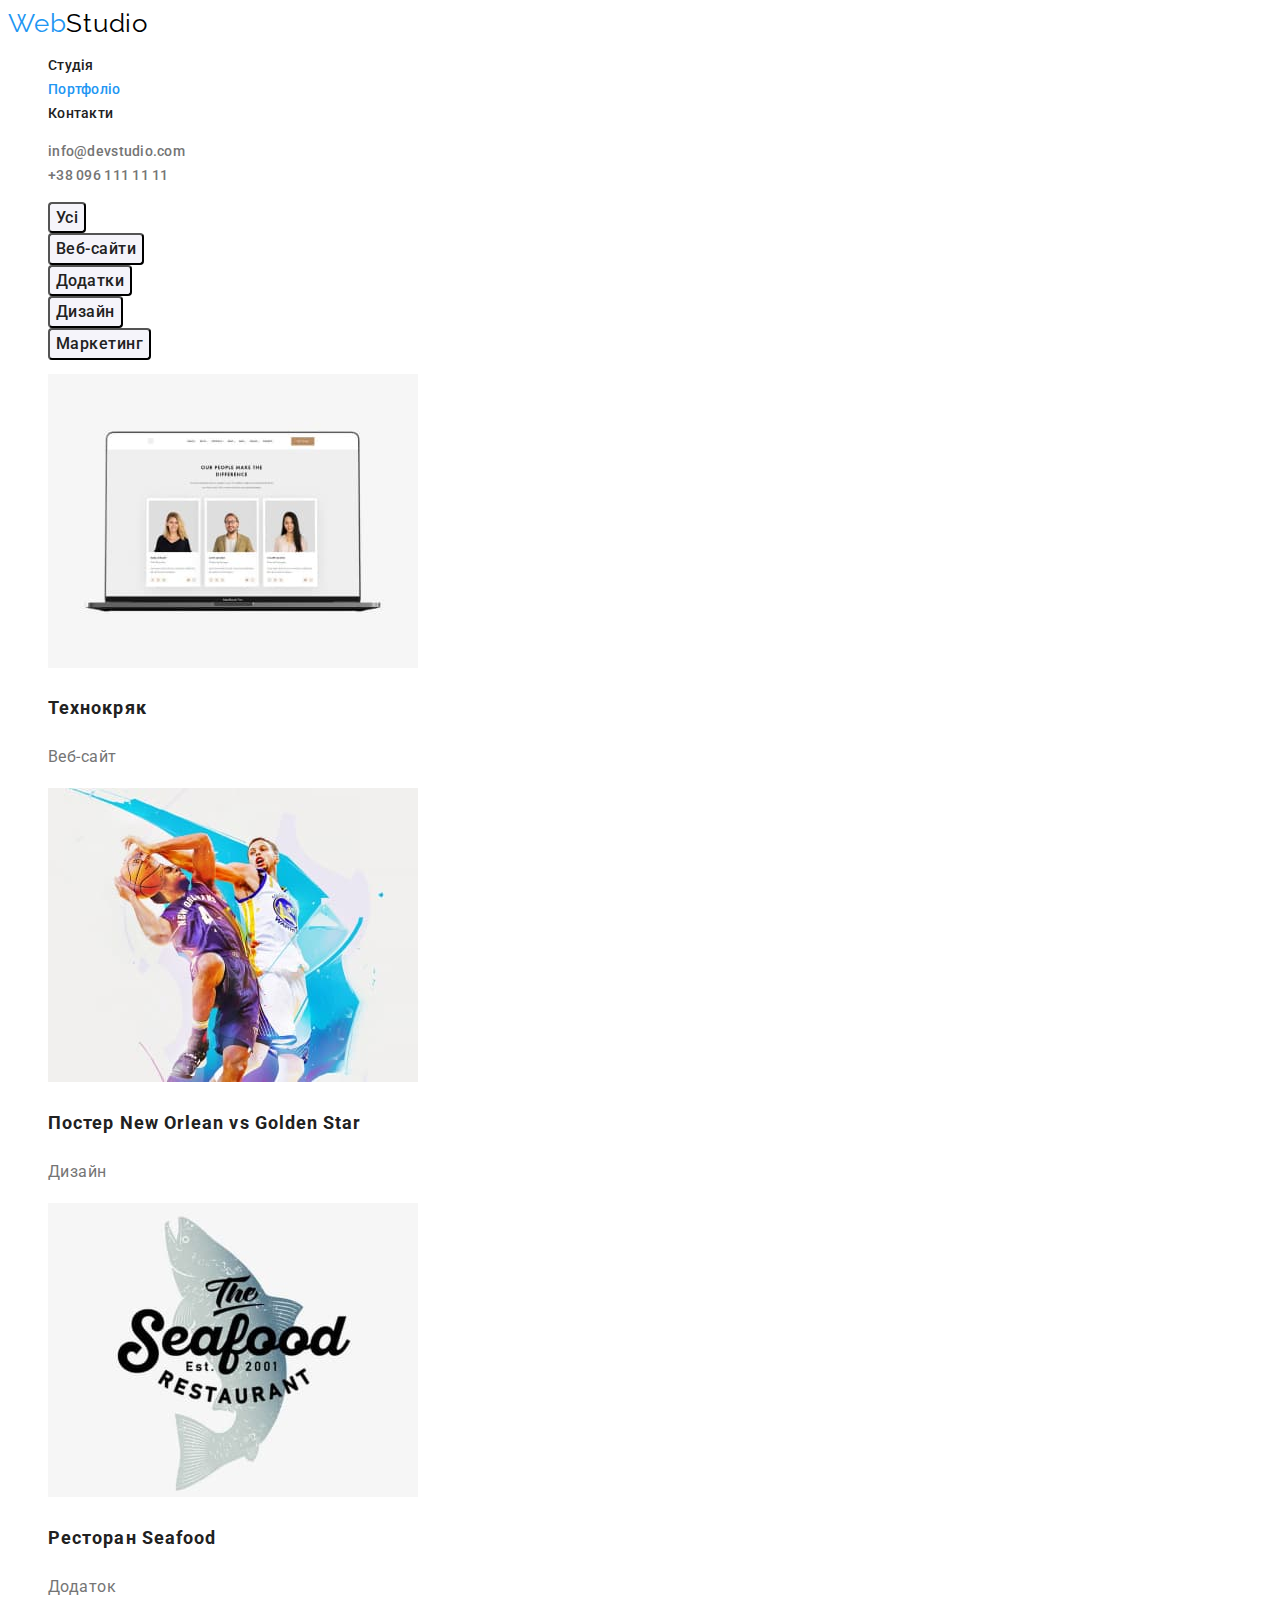
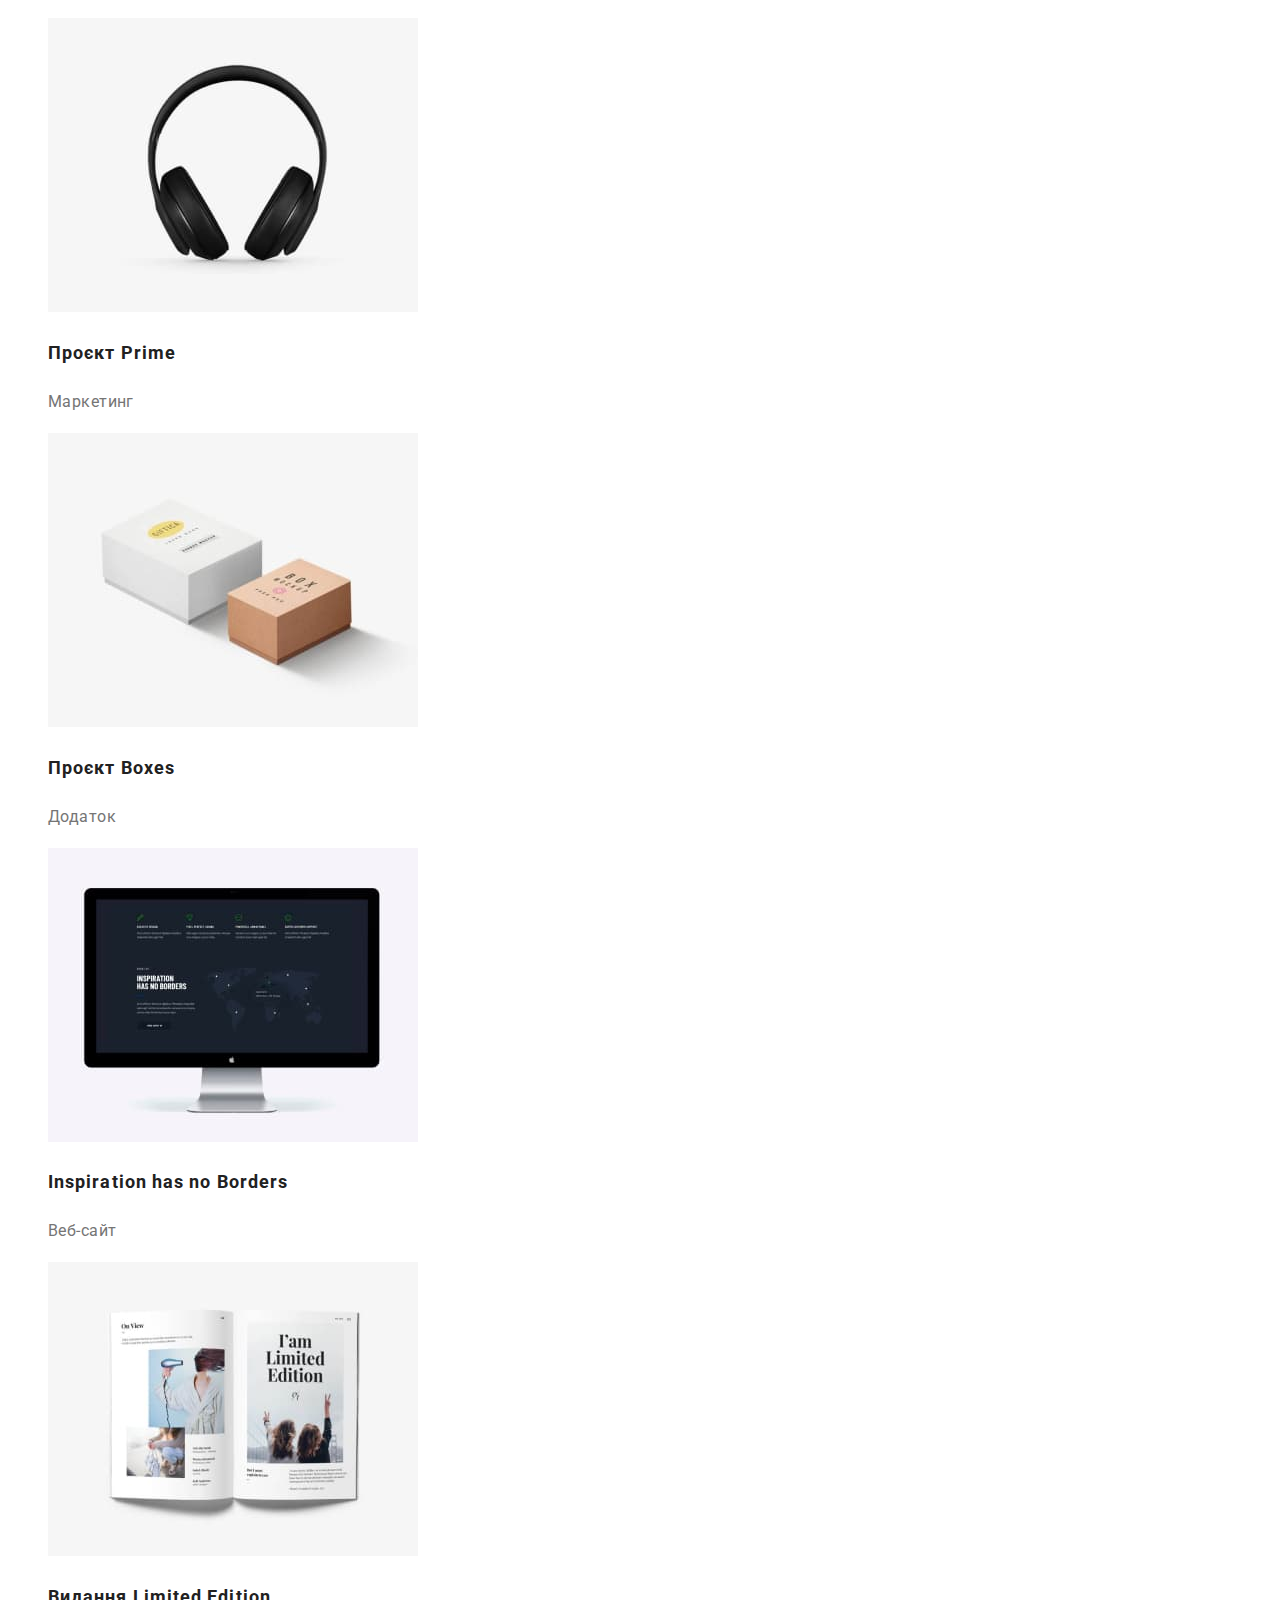
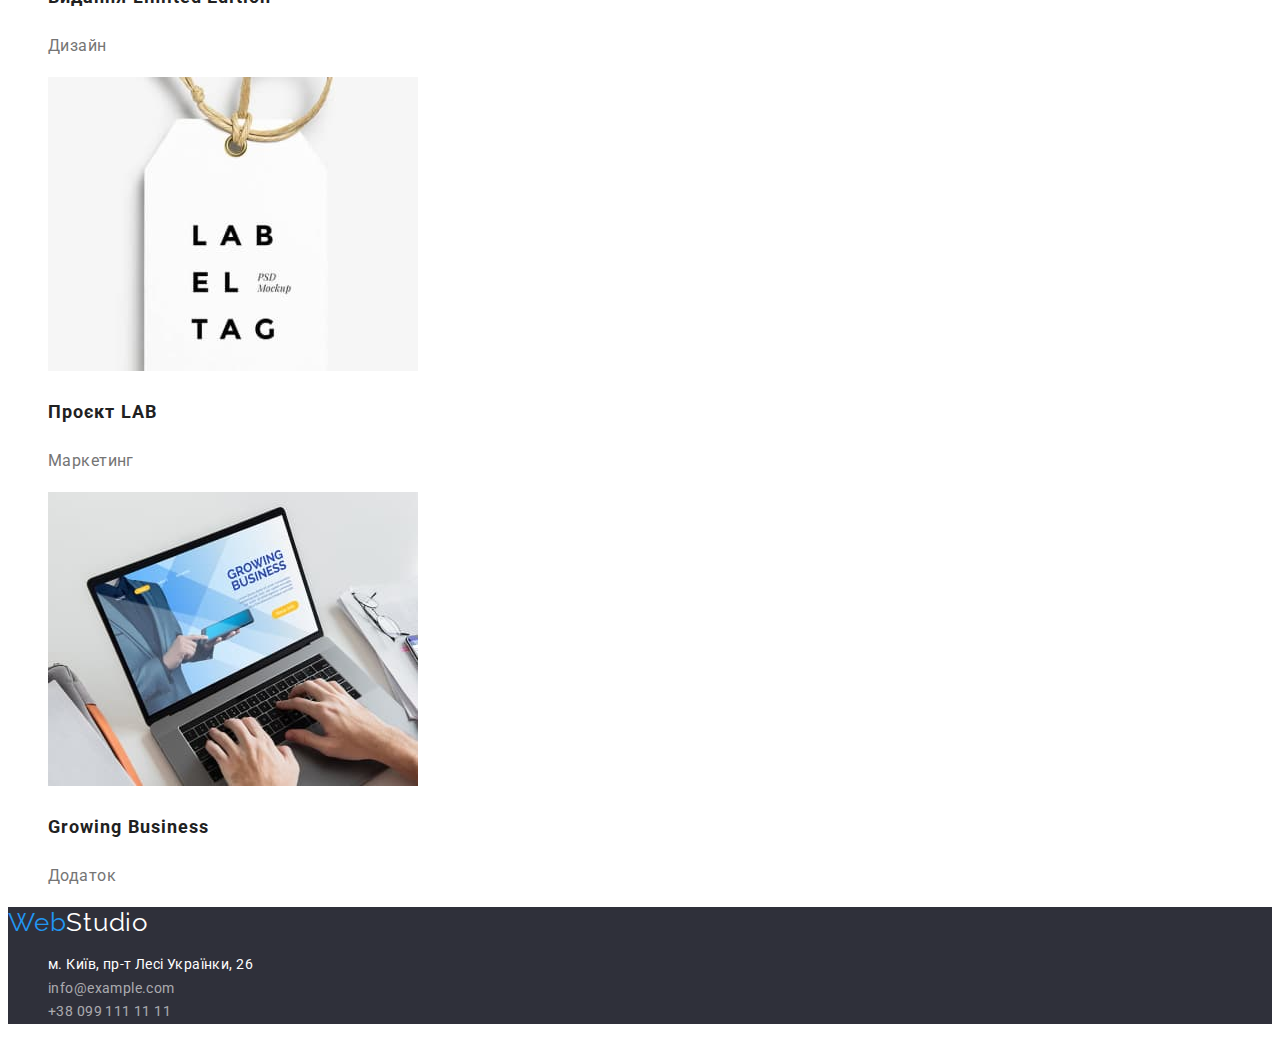
==== portfolio.html @ 6dc0819c "clone" ====
<!DOCTYPE html>
<html lang="uk">

<head>
    <meta charset="UTF-8">
    <meta http-equiv="X-UA-Compatible" content="IE=edge">
    <meta name="viewport" content="width=device-width, initial-scale=1.0">
    <title>Document</title>
    <link href="https://fonts.googleapis.com/css2?family=Raleway:wght@700&family=Roboto:wght@400;500;700;900&display=swap"
        rel="stylesheet">
    <link rel="stylesheet" href="./css/style.css">
</head>

<header>
    <nav>
        <a href="./index.html" class="logo">Web<span class="logo2">Studio</span>
        </a>
        <ul class="site-nav list">
            <li><a href="./index.html" class="link">Студія</a></li>
            <li><a href="./portfolio.html" class="link current">Портфоліо</a></li>
            <li><a href="" class="link">Контакти</a></li>
        </ul>
    </nav>
    <ul class="outsite-nav list">
        <li><a href="mailto:info@devstudio.com" class="secondary-link">info@devstudio.com</a></li>
        <li><a href="tel:+380961111111" class="secondary-link">+38 096 111 11 11</a></li>
    </ul>
</header>
    <!--Герой-->
    <main>
        <section class="portfolio">
            <h1 class="visually-hidden">Наші роботи</h1>
           <ul class="portfolio-nav list">
            <li><button class="filter" type="button" >Усі </button></li>
            <li><button class="filter" type="button" >Веб-сайти </button></li>
            <li><button class="filter" type="button" >Додатки </button></li>
            <li><button class="filter" type="button" >Дизайн </button></li>
            <li><button class="filter" type="button" >Маркетинг </button></li>
           </ul>
           <ul class="portfolio-list list">
            <li class="portfolio-card">
                <a class="card-link" href=""><img src="./images/portfolio/img.jpg" alt="Ноутбук" width="370">
                    <h2 class="card-name">Технокряк</h2>
                    <p class="card-item">Веб-сайт</p>
                </a>
            </li>
            <li class="portfolio-card">
                <a class="card-link" href=""><img src="./images/portfolio/img1.jpg" alt="Баскеболіст" width="370">
                    <h2 class="card-name">Постер New Orlean vs Golden Star</h2>
                    <p class="card-item">Дизайн</p>
                </a>
            </li>
            <li class="portfolio-card">
                <a class="card-link" href=""><img src="./images/portfolio/img2.jpg" alt="Ресторан Seafood" width="370">
                    <h2 class="card-name">Ресторан Seafood</h2>
                    <p class="card-item">Додаток</p>

                </a>
            </li>
            <li class="portfolio-card">
                <a class="card-link" href=""><img src="./images/portfolio/img3.jpg" alt="Навушники" width="370">
                    <h2 class="card-name">Проєкт Prime</h2>
                    <p class="card-item">Маркетинг</p>
                </a>
            </li>
            <li class="portfolio-card">
                <a class="card-link" href=""><img src="./images/portfolio/img4.jpg" alt="Коробки" width="370">
                    <h2 class="card-name">Проєкт Boxes</h2>
                    <p class="card-item">Додаток</p>
                </a>
            </li>
            <li class="portfolio-card">
                <a class="card-link" href=""><img src="./images/portfolio/img5.jpg" alt="Монітор" width="370">
                    <h2 class="card-name">Inspiration has no Borders</h2>
                    <p class="card-item">Веб-сайт</p>
                </a>
            </li>
            <li class="portfolio-card">
                <a class="card-link" href=""><img src="./images/portfolio/img6.jpg" alt="Книга" width="370">
                    <h2 class="card-name">Видання Limited Edition</h2>
                    <p class="card-item">Дизайн</p>
                </a>
            </li>
            <li class="portfolio-card">
                <a class="card-link" href=""><img src="./images/portfolio/img7.jpg" alt="Етикетка" width="370">
                    <h2 class="card-name">Проєкт LAB</h2>
                    <p class="card-item">Маркетинг</p>       
                </a>
            </li>
            <li class="portfolio-card">
                <a class="card-link" href=""><img src="./images/portfolio/img8.jpg" alt="Ноутбук" width="370">
                    <h2 class="card-name">Growing Business</h2>
                    <p class="card-item">Додаток</p>
                
                </a>
            </li>
           </ul>
        </section>
    </main>
    <!--Футер-->
    <footer class="downpage">
        <a href="./index.html" class="logo">Web<span class="logo2">Studio</span>
        </a>
        <address>
            <ul class="adres-nav list">
                <li>м. Київ, пр-т Лесі Українки, 26
                </li>
                <li><a href="mailto:info@example.com" class="secondary-link">info@example.com</a>
                </li>
                <li><a href="tel:+380991111111" class="secondary-link">+38 099 111 11 11</a></li>
            </ul>
        </address>
    </footer>
</body>

</html>
---- css/style.css ----
:root{
    --title-text-color:#212121;
    --white-color:#FFFFFF; 
    --hover-color:#2196F3;
    --outlink-color:#757575;
    --black-color:#000000;
    --footer-color:#2F303A;
    --card-color:#F5F4FA;
    --footer-adres:#FFFFFF99;
    --button-back-color:#188CE8;
}
body{
    background-color:var(--white-color);
    color:var(--outlink-color);   
    font-family: Roboto, sans-serif;
    font-size: 14px;
    line-height: 1.71;
    letter-spacing: 0.03em;
}
.list{
    list-style: none;
}
.logo {
    font-family: Raleway;
        font-size: 26px;
        line-height: 1.19;
        letter-spacing: 0.03em;
        text-align: left;
        text-decoration: none;
    color: var(--hover-color)
}
.logo2{
    font-family: Raleway;
        font-size: 26px;
        line-height: 1.19;
        letter-spacing: 0.03em;
        text-align: left;
        color: var(--black-color)
}
/* Site nav */
.site-nav .link {
        font-weight: 500;
        font-size: 14px;
        line-height: 1.14;
        letter-spacing: 0.02em;
        text-decoration: none;
    color:var(--title-text-color);
}
.site-nav .link:hover,
.site-nav .link:focus{
    color: var(--hover-color)
}
.site-nav .link.current{
    color: var(--hover-color)
}
.outsite-nav .secondary-link{
    color: var(--outlink-color);
        font-size: 14px;
        font-weight: 500;
        line-height: 1.14;
        letter-spacing: 0.02em;
        text-align: left;
        text-decoration: none;
}
.outsite-nav .secondary-link:hover,
.outsite-nav .secondary-link:focus{
    color:var(--hover-color)
}
/* Hero */
.hero{
    background-color:var(--footer-color);
}
.hero-title{
    color:var(--white-color);
        font-size: 44px;
        font-weight: 900;
        line-height: 1.36;
        letter-spacing: 0.06em;
        text-align: center;
        text-transform: uppercase;
}
.buttons{
    background-color: var(--hover-color);
    color: var(--white-color);
        font-family: Roboto;
        font-size: 16px;
        font-weight: 700;
        line-height: 1.9;
        letter-spacing: 0.06em;
        text-align: center;
        box-shadow: 0px 4px 4px rgba(0, 0, 0, 0.15);
         border-radius: 4px;
         cursor: pointer;
}
.buttons:hover,
.buttons:focus{
    background-color:var(--button-back-color)
}
/* Section */

.feature-list .title{
        font-size: 14px;
        line-height: 1.14;
        text-transform: uppercase;
    color:var(--title-text-color);
}
/* Work */
.work-title{
    color:var(--title-text-color);
    font-size: 36px;
        line-height: 1.17;
        text-align: center;
}
/* Team */
.team{
    background-color:var(--card-color);
}
.team-title{
    color: var(--title-text-color);
    font-size: 36px;
        line-height: 1.17;
        text-align: center;
}
.team-list .title{
    color: var(--title-text-color);
    font-weight: 500;
        font-size: 16px;
        line-height: 1.19;
}
.team-list .card{
    background-color:var(--white-color);
}
.team-list .item{
        font-size: 16px;
        line-height: 1.19;
}
/* Footer */
.downpage{
    background-color:var(--footer-color);
}
.downpage .logo{
        font-family: Raleway;
        font-size: 26px;
        line-height: 1.19;
        letter-spacing: 0.03em;
        color:var(--hover-color);
        text-decoration:none;
    }
.downpage .logo2{
    font-family: Raleway;
    font-size: 26px;
    line-height: 1.19;
    letter-spacing: 0.03em;
    color:var(--white-color);
    text-decoration: none;
}
.adres-nav{
    color: var(--white-color);
    font-style: normal;
} 
.adres-nav .secondary-link{
    color:var(--footer-adres);
    text-decoration: none;
    
}
.adres-nav .secondary-link:hover,
.adres-nav .secondary-link:focus {
    color: var(--hover-color);}
    /* Portfolio */
    /* Portfolio nav */
.portfolio-nav .filter{
    background-color:var(--card-color);
    color:var(--title-text-color);
        font-family: Roboto;
        font-size: 16px;
        font-weight: 500;
        line-height:1.6;
        letter-spacing: 0.03em;
        text-align: center;
        border-radius: 4px;
        cursor: pointer;
}
.portfolio-nav .filter:hover,
.portfolio-nav .filter:focus{
    background-color: var(--hover-color);
    color: var(--white-color);
    
}
.visually-hidden {
    position: absolute;
    white-space: nowrap;
    width: 1px;
    height: 1px;
    overflow: hidden;
    border: 0;
    padding: 0;
    clip: rect(0 0 0 0);
    clip-path: inset(50%);
    margin: -1px;
}
.portfolio-list{
    text-decoration: none;
}
.portfolio-card .card-link{
    text-decoration: none; 
}
.card-name{
        font-size: 18px;
        line-height: 2;
        letter-spacing: 0.06em;
        text-align: left;
        color: var(--title-text-color);
}
.card-item{
        font-size: 16px;
        line-height: 1.87;
        text-align: left;
        color: var(--outlink-color)
}
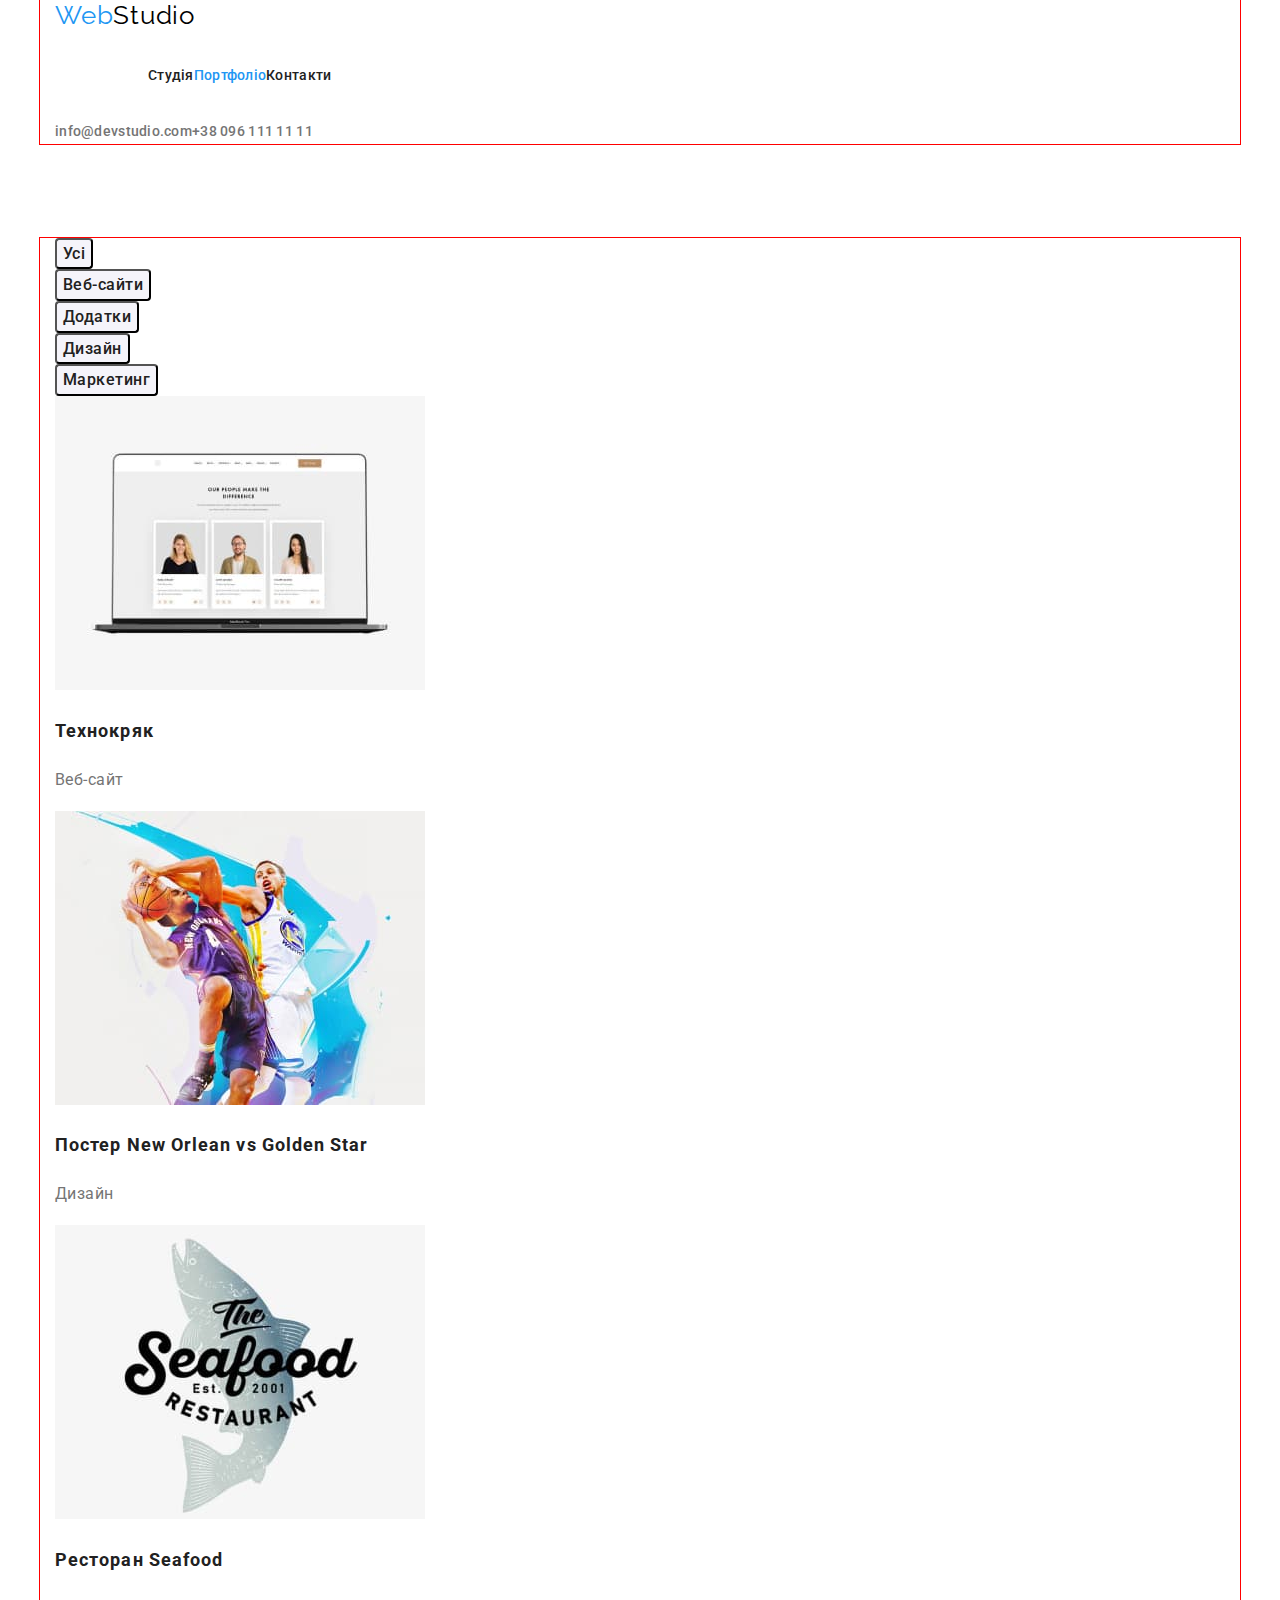
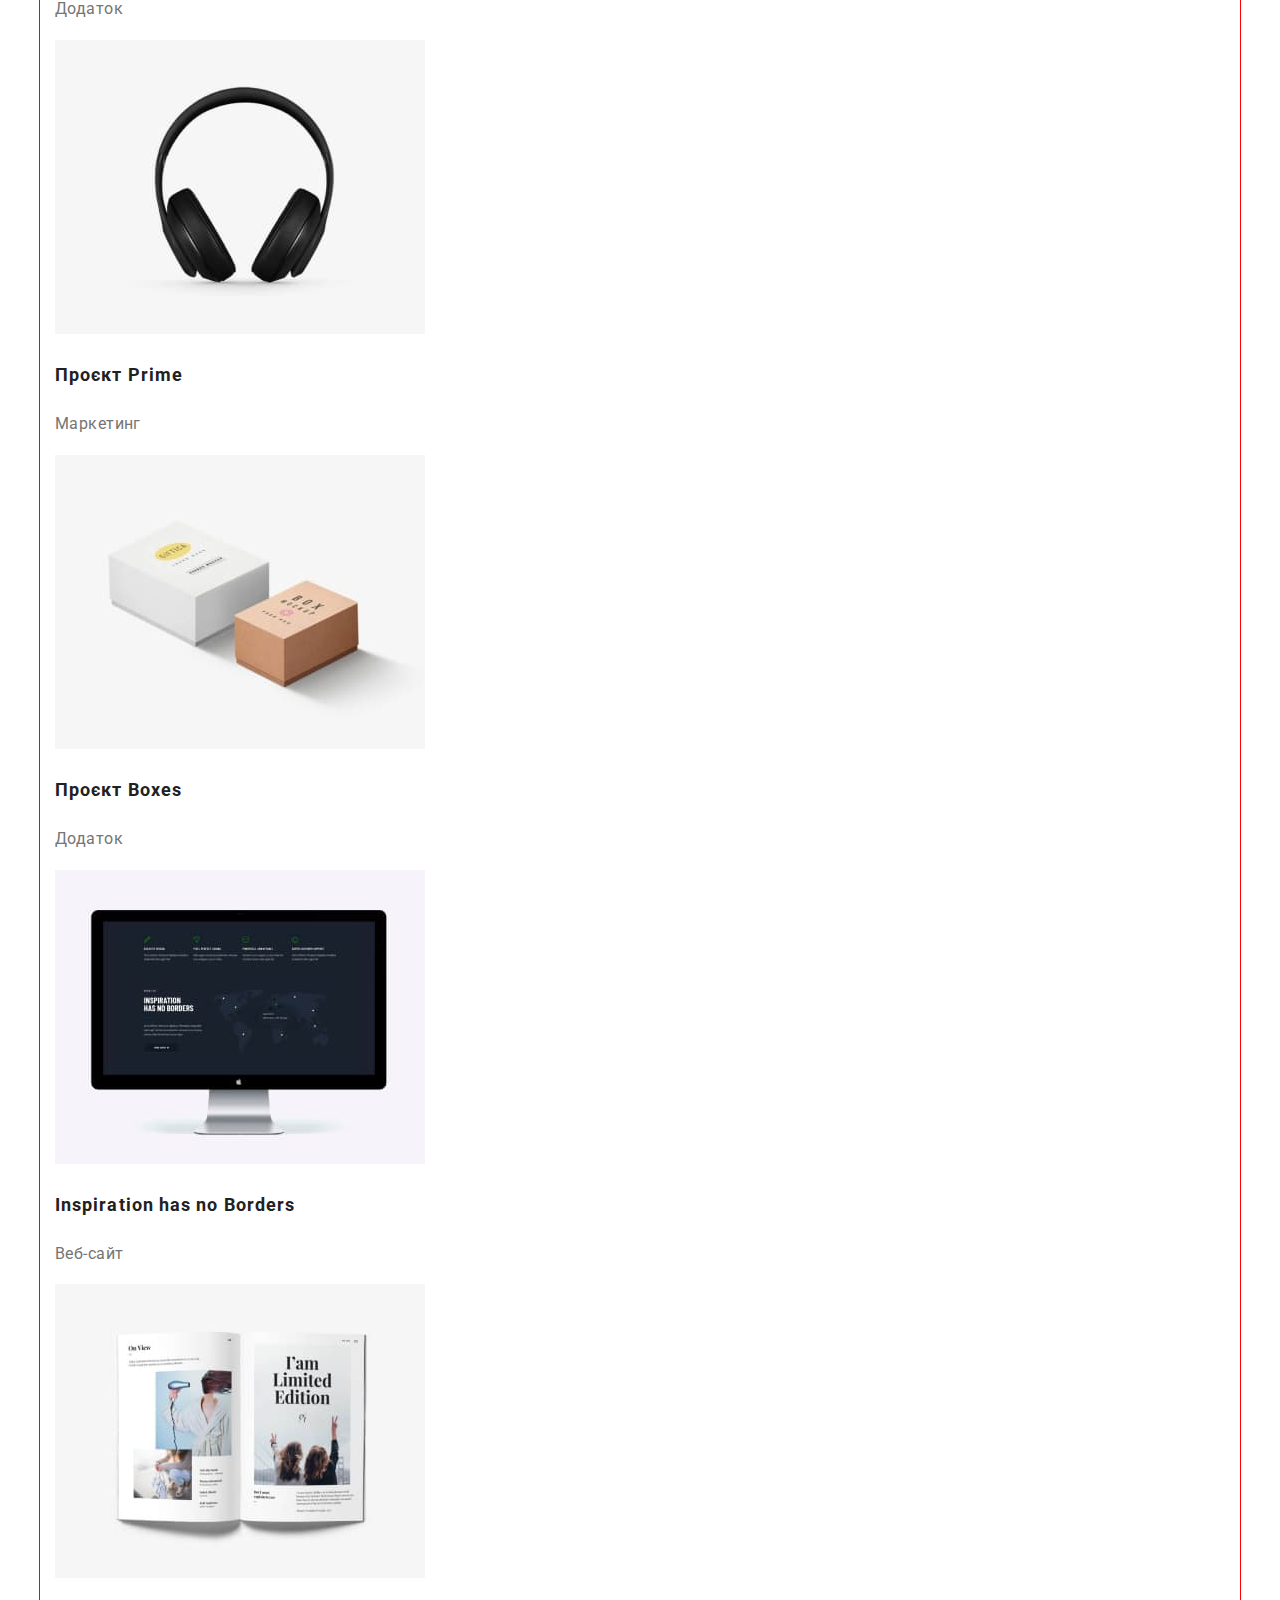
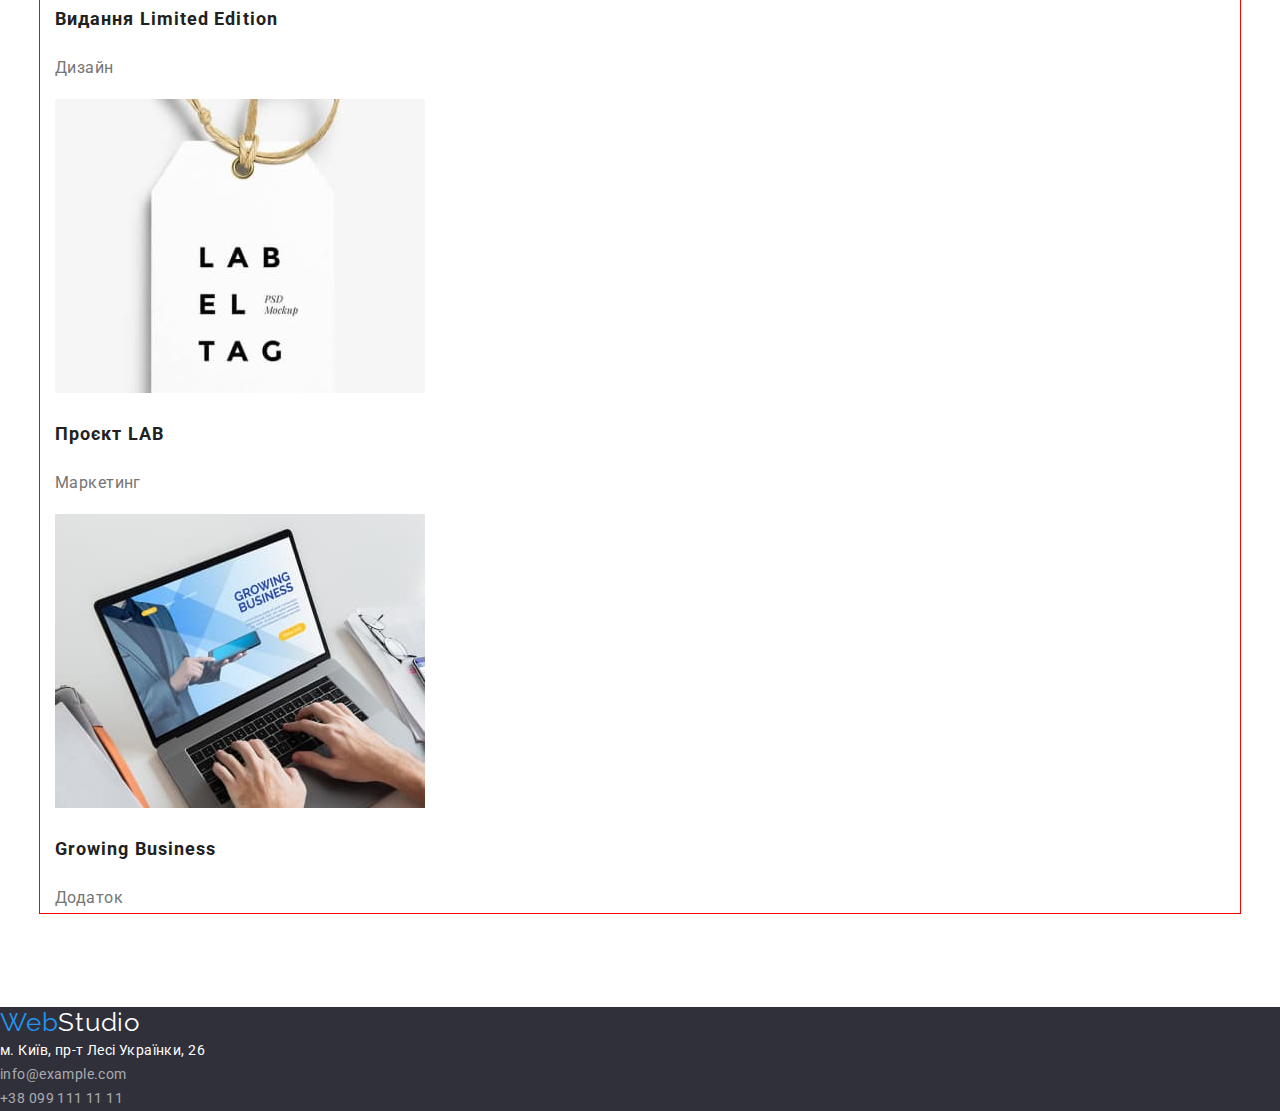
==== commit 8d34c412: "header" ====
--- a/portfolio.html
+++ b/portfolio.html
@@ -6,95 +6,100 @@
     <meta http-equiv="X-UA-Compatible" content="IE=edge">
     <meta name="viewport" content="width=device-width, initial-scale=1.0">
     <title>Document</title>
+    <link rel="stylesheet" href="https://cdn.jsdelivr.net/npm/modern-normalize@1.1.0/modern-normalize.min.css">
     <link href="https://fonts.googleapis.com/css2?family=Raleway:wght@700&family=Roboto:wght@400;500;700;900&display=swap"
         rel="stylesheet">
     <link rel="stylesheet" href="./css/style.css">
 </head>
 
 <header>
-    <nav>
-        <a href="./index.html" class="logo">Web<span class="logo2">Studio</span>
-        </a>
-        <ul class="site-nav list">
-            <li><a href="./index.html" class="link">Студія</a></li>
-            <li><a href="./portfolio.html" class="link current">Портфоліо</a></li>
-            <li><a href="" class="link">Контакти</a></li>
+    <div class="container">
+        <nav>
+            <a href="./index.html" class="logo">Web<span class="logo2">Studio</span>
+            </a>
+            <ul class="site-nav list">
+                <li><a href="./index.html" class="link">Студія</a></li>
+                <li><a href="./portfolio.html" class="link current">Портфоліо</a></li>
+                <li><a href="" class="link">Контакти</a></li>
+            </ul>
+        </nav>
+        <ul class="outsite-nav list">
+            <li><a href="mailto:info@devstudio.com" class="secondary-link">info@devstudio.com</a></li>
+            <li><a href="tel:+380961111111" class="secondary-link">+38 096 111 11 11</a></li>
         </ul>
-    </nav>
-    <ul class="outsite-nav list">
-        <li><a href="mailto:info@devstudio.com" class="secondary-link">info@devstudio.com</a></li>
-        <li><a href="tel:+380961111111" class="secondary-link">+38 096 111 11 11</a></li>
-    </ul>
+    </div>
 </header>
     <!--Герой-->
     <main>
         <section class="portfolio">
-            <h1 class="visually-hidden">Наші роботи</h1>
-           <ul class="portfolio-nav list">
-            <li><button class="filter" type="button" >Усі </button></li>
-            <li><button class="filter" type="button" >Веб-сайти </button></li>
-            <li><button class="filter" type="button" >Додатки </button></li>
-            <li><button class="filter" type="button" >Дизайн </button></li>
-            <li><button class="filter" type="button" >Маркетинг </button></li>
-           </ul>
-           <ul class="portfolio-list list">
-            <li class="portfolio-card">
-                <a class="card-link" href=""><img src="./images/portfolio/img.jpg" alt="Ноутбук" width="370">
-                    <h2 class="card-name">Технокряк</h2>
-                    <p class="card-item">Веб-сайт</p>
-                </a>
-            </li>
-            <li class="portfolio-card">
-                <a class="card-link" href=""><img src="./images/portfolio/img1.jpg" alt="Баскеболіст" width="370">
-                    <h2 class="card-name">Постер New Orlean vs Golden Star</h2>
-                    <p class="card-item">Дизайн</p>
-                </a>
-            </li>
-            <li class="portfolio-card">
-                <a class="card-link" href=""><img src="./images/portfolio/img2.jpg" alt="Ресторан Seafood" width="370">
-                    <h2 class="card-name">Ресторан Seafood</h2>
-                    <p class="card-item">Додаток</p>
-
-                </a>
-            </li>
-            <li class="portfolio-card">
-                <a class="card-link" href=""><img src="./images/portfolio/img3.jpg" alt="Навушники" width="370">
-                    <h2 class="card-name">Проєкт Prime</h2>
-                    <p class="card-item">Маркетинг</p>
-                </a>
-            </li>
-            <li class="portfolio-card">
-                <a class="card-link" href=""><img src="./images/portfolio/img4.jpg" alt="Коробки" width="370">
-                    <h2 class="card-name">Проєкт Boxes</h2>
-                    <p class="card-item">Додаток</p>
-                </a>
-            </li>
-            <li class="portfolio-card">
-                <a class="card-link" href=""><img src="./images/portfolio/img5.jpg" alt="Монітор" width="370">
-                    <h2 class="card-name">Inspiration has no Borders</h2>
-                    <p class="card-item">Веб-сайт</p>
-                </a>
-            </li>
-            <li class="portfolio-card">
-                <a class="card-link" href=""><img src="./images/portfolio/img6.jpg" alt="Книга" width="370">
-                    <h2 class="card-name">Видання Limited Edition</h2>
-                    <p class="card-item">Дизайн</p>
-                </a>
-            </li>
-            <li class="portfolio-card">
-                <a class="card-link" href=""><img src="./images/portfolio/img7.jpg" alt="Етикетка" width="370">
-                    <h2 class="card-name">Проєкт LAB</h2>
-                    <p class="card-item">Маркетинг</p>       
-                </a>
-            </li>
-            <li class="portfolio-card">
-                <a class="card-link" href=""><img src="./images/portfolio/img8.jpg" alt="Ноутбук" width="370">
-                    <h2 class="card-name">Growing Business</h2>
-                    <p class="card-item">Додаток</p>
+            <div class="container">
+                <h1 class="visually-hidden">Наші роботи</h1>
+                <ul class="portfolio-nav list">
+                    <li><button class="filter" type="button">Усі </button></li>
+                    <li><button class="filter" type="button">Веб-сайти </button></li>
+                    <li><button class="filter" type="button">Додатки </button></li>
+                    <li><button class="filter" type="button">Дизайн </button></li>
+                    <li><button class="filter" type="button">Маркетинг </button></li>
+                </ul>
+                <ul class="portfolio-list list">
+                    <li class="portfolio-card">
+                        <a class="card-link" href=""><img src="./images/portfolio/img.jpg" alt="Ноутбук" width="370">
+                            <h2 class="card-name">Технокряк</h2>
+                            <p class="card-item">Веб-сайт</p>
+                        </a>
+                    </li>
+                    <li class="portfolio-card">
+                        <a class="card-link" href=""><img src="./images/portfolio/img1.jpg" alt="Баскеболіст" width="370">
+                            <h2 class="card-name">Постер New Orlean vs Golden Star</h2>
+                            <p class="card-item">Дизайн</p>
+                        </a>
+                    </li>
+                    <li class="portfolio-card">
+                        <a class="card-link" href=""><img src="./images/portfolio/img2.jpg" alt="Ресторан Seafood" width="370">
+                            <h2 class="card-name">Ресторан Seafood</h2>
+                            <p class="card-item">Додаток</p>
                 
-                </a>
-            </li>
-           </ul>
+                        </a>
+                    </li>
+                    <li class="portfolio-card">
+                        <a class="card-link" href=""><img src="./images/portfolio/img3.jpg" alt="Навушники" width="370">
+                            <h2 class="card-name">Проєкт Prime</h2>
+                            <p class="card-item">Маркетинг</p>
+                        </a>
+                    </li>
+                    <li class="portfolio-card">
+                        <a class="card-link" href=""><img src="./images/portfolio/img4.jpg" alt="Коробки" width="370">
+                            <h2 class="card-name">Проєкт Boxes</h2>
+                            <p class="card-item">Додаток</p>
+                        </a>
+                    </li>
+                    <li class="portfolio-card">
+                        <a class="card-link" href=""><img src="./images/portfolio/img5.jpg" alt="Монітор" width="370">
+                            <h2 class="card-name">Inspiration has no Borders</h2>
+                            <p class="card-item">Веб-сайт</p>
+                        </a>
+                    </li>
+                    <li class="portfolio-card">
+                        <a class="card-link" href=""><img src="./images/portfolio/img6.jpg" alt="Книга" width="370">
+                            <h2 class="card-name">Видання Limited Edition</h2>
+                            <p class="card-item">Дизайн</p>
+                        </a>
+                    </li>
+                    <li class="portfolio-card">
+                        <a class="card-link" href=""><img src="./images/portfolio/img7.jpg" alt="Етикетка" width="370">
+                            <h2 class="card-name">Проєкт LAB</h2>
+                            <p class="card-item">Маркетинг</p>
+                        </a>
+                    </li>
+                    <li class="portfolio-card">
+                        <a class="card-link" href=""><img src="./images/portfolio/img8.jpg" alt="Ноутбук" width="370">
+                            <h2 class="card-name">Growing Business</h2>
+                            <p class="card-item">Додаток</p>
+                
+                        </a>
+                    </li>
+                </ul>
+            </div>
         </section>
     </main>
     <!--Футер-->
--- a/css/style.css
+++ b/css/style.css
@@ -19,6 +19,16 @@
 }
 .list{
     list-style: none;
+    padding: 0;
+    margin: 0;
+}
+.container{
+    width: 1200px;
+    margin-left: auto;
+    margin-right: auto;
+    padding-left: 15px;
+    padding-right: 15px;
+    outline: solid 1px red;
 }
 .logo {
     font-family: Raleway;
@@ -38,6 +48,20 @@
         color: var(--black-color)
 }
 /* Site nav */
+.main-nav{
+    display: flex;
+    align-items: center;
+}
+.site-nav{
+    display: flex;
+    margin-left: 93px;
+    padding-top: 32px;
+    padding-bottom: 32px;
+    
+}
+.site-nav .item+.item {
+    margin-left: 50px;
+}
 .site-nav .link {
         font-weight: 500;
         font-size: 14px;
@@ -53,6 +77,13 @@
 .site-nav .link.current{
     color: var(--hover-color)
 }
+.outsite-nav{
+    display: flex;
+    margin-left: auto;
+}
+.outsite-nav .item+.item{
+    margin-left: 50px;
+}
 .outsite-nav .secondary-link{
     color: var(--outlink-color);
         font-size: 14px;
@@ -69,6 +100,8 @@
 /* Hero */
 .hero{
     background-color:var(--footer-color);
+    text-align: center;
+    margin-top: 0;
 }
 .hero-title{
     color:var(--white-color);
@@ -78,6 +111,8 @@
         letter-spacing: 0.06em;
         text-align: center;
         text-transform: uppercase;
+        margin-top: 0;
+        margin-bottom: 50px;
 }
 .buttons{
     background-color: var(--hover-color);
@@ -97,16 +132,28 @@
     background-color:var(--button-back-color)
 }
 /* Section */
+section{
+    margin-top: 94px;
+    margin-bottom: 94px;
+}
 
 .feature-list .title{
+    margin-top: 0;
+    margin-bottom: 10px;
         font-size: 14px;
         line-height: 1.14;
         text-transform: uppercase;
     color:var(--title-text-color);
 }
+.feature-list p {
+    margin-top: 0;
+    margin-bottom: 0;
+}
 /* Work */
 .work-title{
     color:var(--title-text-color);
+    margin-bottom: 0;
+    margin-top: 0;
     font-size: 36px;
         line-height: 1.17;
         text-align: center;
@@ -114,6 +161,7 @@
 /* Team */
 .team{
     background-color:var(--card-color);
+    margin-bottom: 0;
 }
 .team-title{
     color: var(--title-text-color);
@@ -126,6 +174,8 @@
     font-weight: 500;
         font-size: 16px;
         line-height: 1.19;
+        margin-top: 30px;
+        margin-bottom: 10px;
 }
 .team-list .card{
     background-color:var(--white-color);
@@ -133,6 +183,8 @@
 .team-list .item{
         font-size: 16px;
         line-height: 1.19;
+        margin-bottom: 0;
+        margin-top: 0;
 }
 /* Footer */
 .downpage{
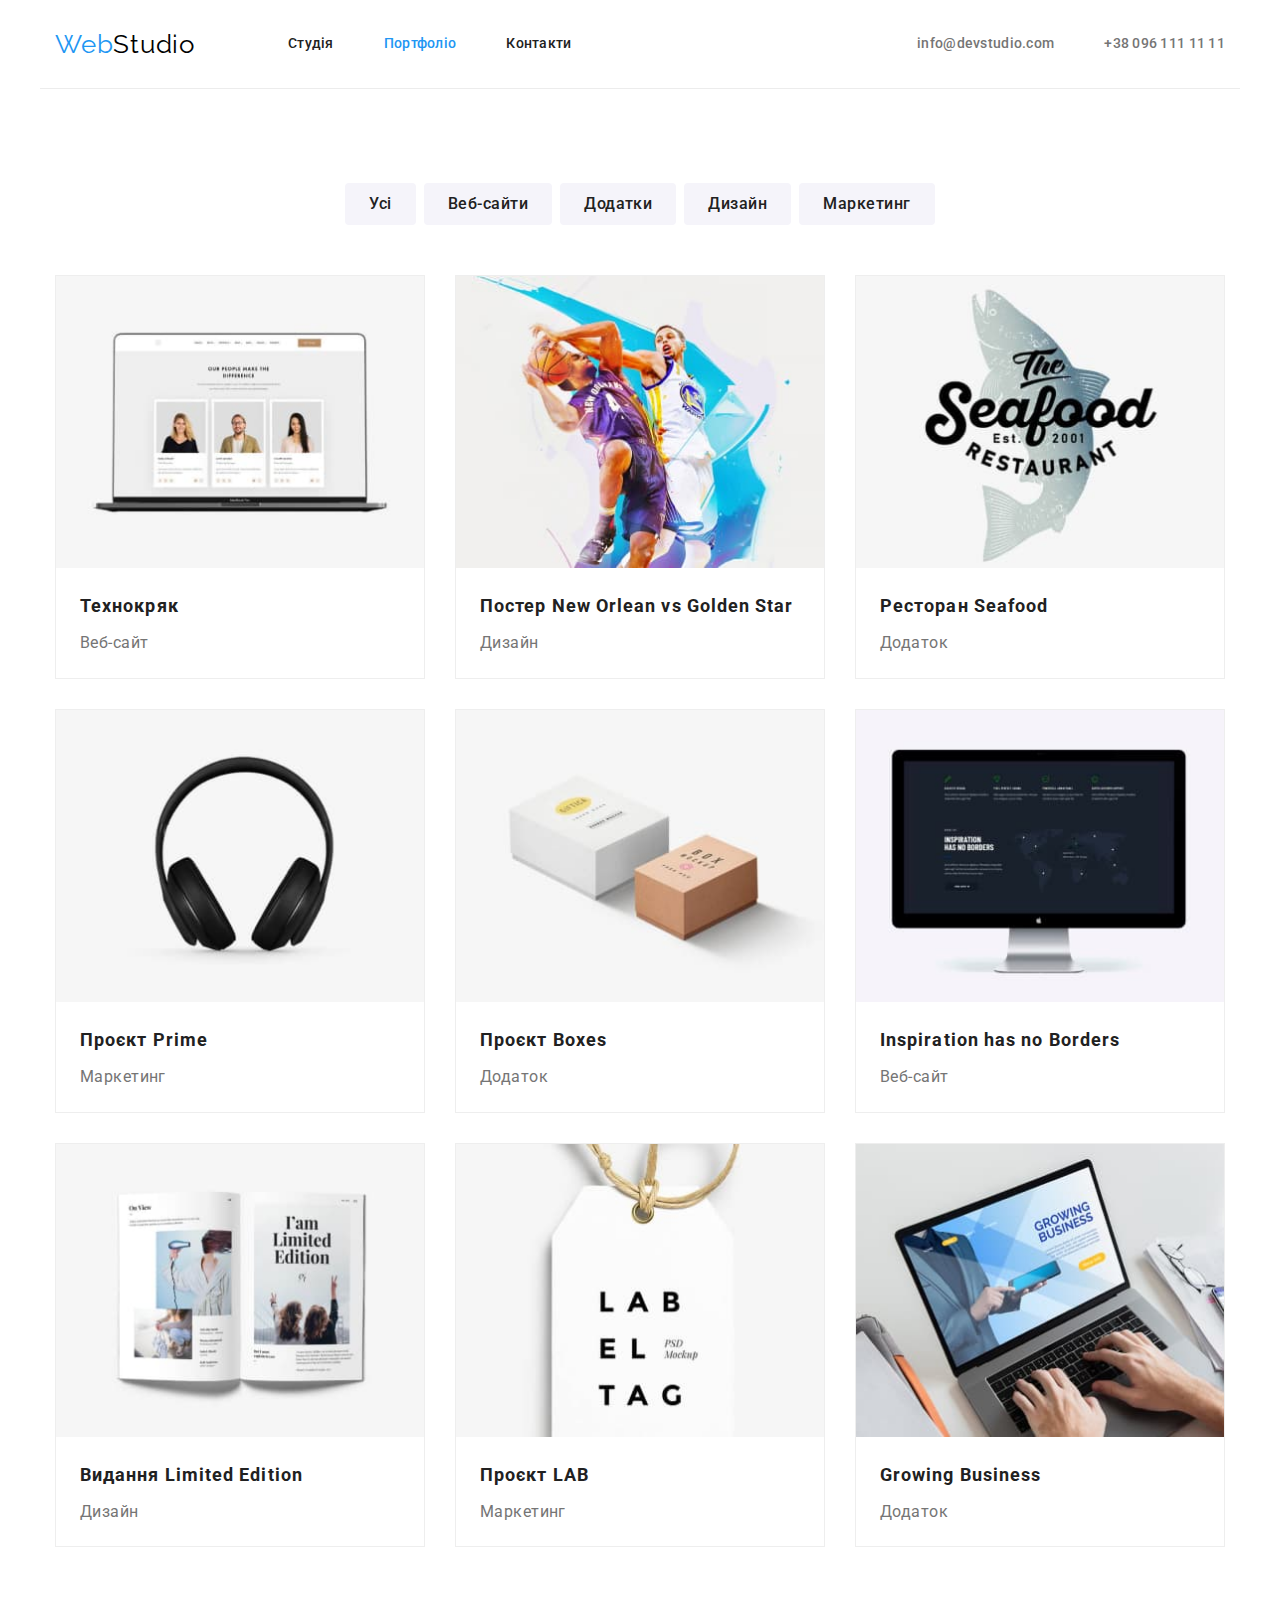
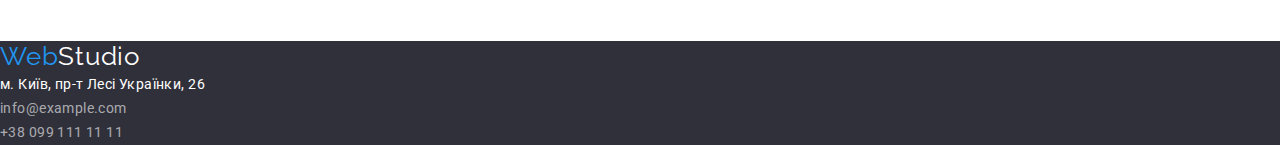
==== commit 67e93637: "portfolio" ====
--- a/portfolio.html
+++ b/portfolio.html
@@ -13,19 +13,19 @@
 </head>
 
 <header>
-    <div class="container">
-        <nav>
+    <div class="container main-nav bord">
+        <nav class="main-nav">
             <a href="./index.html" class="logo">Web<span class="logo2">Studio</span>
             </a>
             <ul class="site-nav list">
-                <li><a href="./index.html" class="link">Студія</a></li>
-                <li><a href="./portfolio.html" class="link current">Портфоліо</a></li>
-                <li><a href="" class="link">Контакти</a></li>
+                <li class="item"><a href="./index.html" class="link">Студія</a></li>
+                <li class="item"><a href="./portfolio.html" class="link current">Портфоліо</a></li>
+                <li class="item"><a href="" class="link">Контакти</a></li>
             </ul>
         </nav>
         <ul class="outsite-nav list">
-            <li><a href="mailto:info@devstudio.com" class="secondary-link">info@devstudio.com</a></li>
-            <li><a href="tel:+380961111111" class="secondary-link">+38 096 111 11 11</a></li>
+            <li class="item"><a href="mailto:info@devstudio.com" class="secondary-link">info@devstudio.com</a></li>
+            <li class="item"><a href="tel:+380961111111" class="secondary-link">+38 096 111 11 11</a></li>
         </ul>
     </div>
 </header>
@@ -35,11 +35,11 @@
             <div class="container">
                 <h1 class="visually-hidden">Наші роботи</h1>
                 <ul class="portfolio-nav list">
-                    <li><button class="filter" type="button">Усі </button></li>
-                    <li><button class="filter" type="button">Веб-сайти </button></li>
-                    <li><button class="filter" type="button">Додатки </button></li>
-                    <li><button class="filter" type="button">Дизайн </button></li>
-                    <li><button class="filter" type="button">Маркетинг </button></li>
+                    <li class="item"><button class="filter" type="button">Усі </button></li>
+                    <li class="item"><button class="filter" type="button">Веб-сайти </button></li>
+                    <li class="item"><button class="filter" type="button">Додатки </button></li>
+                    <li class="item"><button class="filter" type="button">Дизайн </button></li>
+                    <li class="item"><button class="filter" type="button">Маркетинг </button></li>
                 </ul>
                 <ul class="portfolio-list list">
                     <li class="portfolio-card">
--- a/css/style.css
+++ b/css/style.css
@@ -28,7 +28,7 @@
     margin-right: auto;
     padding-left: 15px;
     padding-right: 15px;
-    outline: solid 1px red;
+    /* outline: solid 1px red; */
 }
 .logo {
     font-family: Raleway;
@@ -51,6 +51,10 @@
 .main-nav{
     display: flex;
     align-items: center;
+    /* border-bottom:1px solid #ECECEC; */
+}
+.bord{
+    border-bottom: 1px solid #ECECEC;
 }
 .site-nav{
     display: flex;
@@ -102,6 +106,8 @@
     background-color:var(--footer-color);
     text-align: center;
     margin-top: 0;
+    padding-top: 0;
+    padding-bottom: 0;
 }
 .hero-title{
     color:var(--white-color);
@@ -133,8 +139,14 @@
 }
 /* Section */
 section{
-    margin-top: 94px;
-    margin-bottom: 94px;
+    padding-top: 94px;
+    padding-bottom: 94px;
+}
+.feature{
+    padding-bottom: 0;
+}
+.feature-list{
+    display: flex;
 }
 
 .feature-list .title{
@@ -149,25 +161,48 @@
     margin-top: 0;
     margin-bottom: 0;
 }
+.feature-list .item{
+    width: 270px;
+}
+.feature-list .item+.item{
+    margin-left: 30px;
+}
 /* Work */
 .work-title{
     color:var(--title-text-color);
-    margin-bottom: 0;
+    margin-bottom: 50px;
     margin-top: 0;
     font-size: 36px;
         line-height: 1.17;
         text-align: center;
 }
+.work-list{
+    display: flex;
+}
+.work-list .item{
+    width: 370px;
+}
+.work-list .item+.item{
+    margin-left: 30px;
+}
+img {
+    display: block;
+    max-width: 100%;
+    height: auto;
+}
 /* Team */
 .team{
     background-color:var(--card-color);
-    margin-bottom: 0;
+    padding-bottom: 0;
+    padding-top: 0;
 }
 .team-title{
     color: var(--title-text-color);
     font-size: 36px;
         line-height: 1.17;
         text-align: center;
+        margin-bottom: 50px;
+        margin-top: 0;
 }
 .team-list .title{
     color: var(--title-text-color);
@@ -176,15 +211,30 @@
         line-height: 1.19;
         margin-top: 30px;
         margin-bottom: 10px;
+        text-align: center;
+}
+.team-list{
+    display: flex;
+}
+.team-list .card{
+    width: 270px;
+    margin-bottom:94px;
+}
+.team-list .card+.card{
+    margin-left: 30px;
 }
 .team-list .card{
     background-color:var(--white-color);
+    box-shadow: 0px 1px 3px rgba(0, 0, 0, 0.12), 0px 1px 1px rgba(0, 0, 0, 0.14), 0px 2px 1px rgba(0, 0, 0, 0.2);
+        border-radius: 0px 0px 4px 4px;
 }
 .team-list .item{
         font-size: 16px;
         line-height: 1.19;
+        padding-bottom: 30px;
         margin-bottom: 0;
         margin-top: 0;
+        text-align: center;
 }
 /* Footer */
 .downpage{
@@ -220,6 +270,13 @@
     color: var(--hover-color);}
     /* Portfolio */
     /* Portfolio nav */
+.portfolio-nav{
+    display: flex;
+    justify-content: center;
+}
+.portfolio-nav .item+.item{
+    margin-left: 8px;
+}
 .portfolio-nav .filter{
     background-color:var(--card-color);
     color:var(--title-text-color);
@@ -231,6 +288,9 @@
         text-align: center;
         border-radius: 4px;
         cursor: pointer;
+        border-color: transparent;
+        padding: 6px 22px;
+        margin-bottom: 50px;
 }
 .portfolio-nav .filter:hover,
 .portfolio-nav .filter:focus{
@@ -252,9 +312,27 @@
 }
 .portfolio-list{
     text-decoration: none;
+    display: flex;
+    flex-wrap: wrap;
 }
 .portfolio-card .card-link{
     text-decoration: none; 
+}
+.portfolio-card{
+    box-sizing: border-box;
+    width: 370px;
+    border: 1px solid #EEEEEE;
+}
+.portfolio-card{
+    margin-bottom: 30px;
+    margin-right: 30px;
+    
+}
+.portfolio-card:nth-child(3n){
+    margin-right: 0;
+}
+.portfolio-card:nth-last-child(-n+3){
+    margin-bottom: 0;
 }
 .card-name{
         font-size: 18px;
@@ -262,10 +340,23 @@
         letter-spacing: 0.06em;
         text-align: left;
         color: var(--title-text-color);
+        padding-top: 20px;
+        padding-bottom: 4px;
+        padding-left: 24px;
+        padding-right: 24px;
+        margin-bottom: 0;
+        margin-top: 0;
 }
 .card-item{
+        margin-bottom: 0;
+        margin-top: 0;
+        padding-bottom: 20px;
+        padding-left: 24px;
+        padding-right: 24px;
         font-size: 16px;
         line-height: 1.87;
         text-align: left;
         color: var(--outlink-color)
+        
+        
 }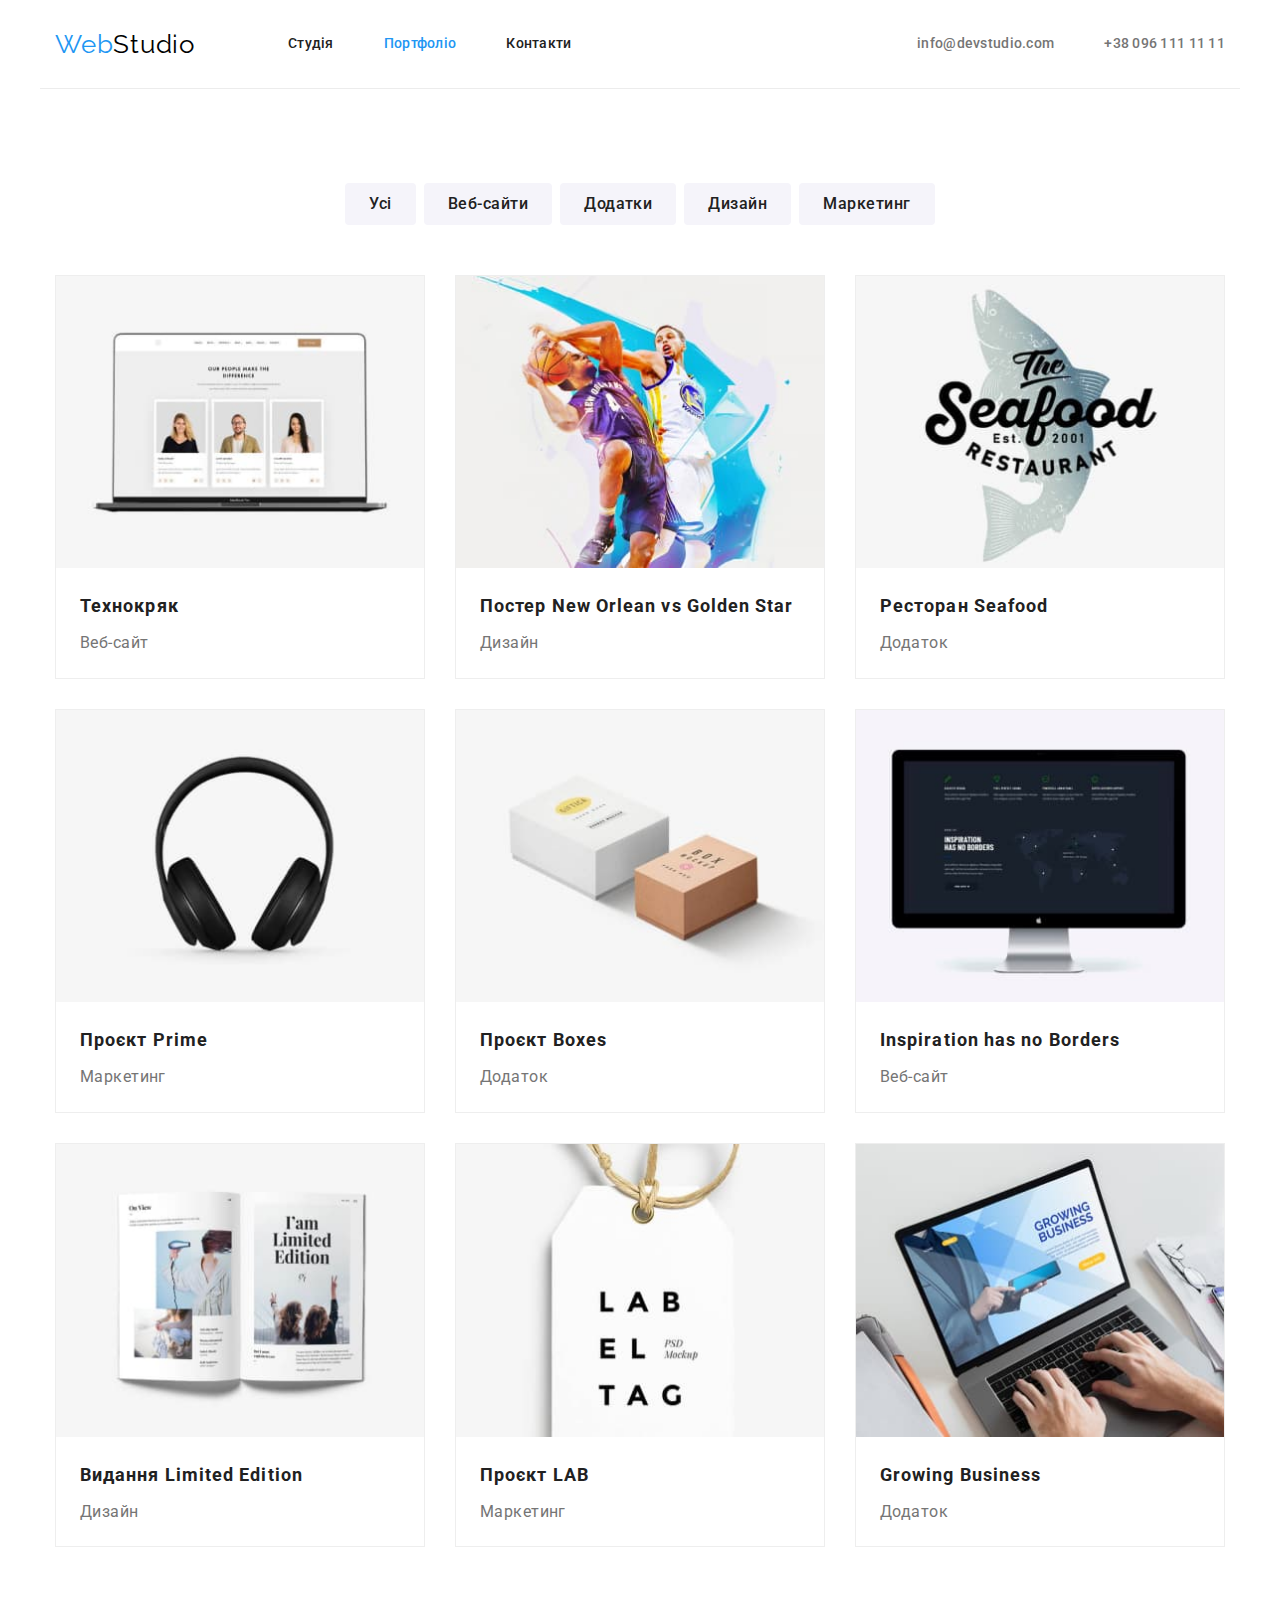
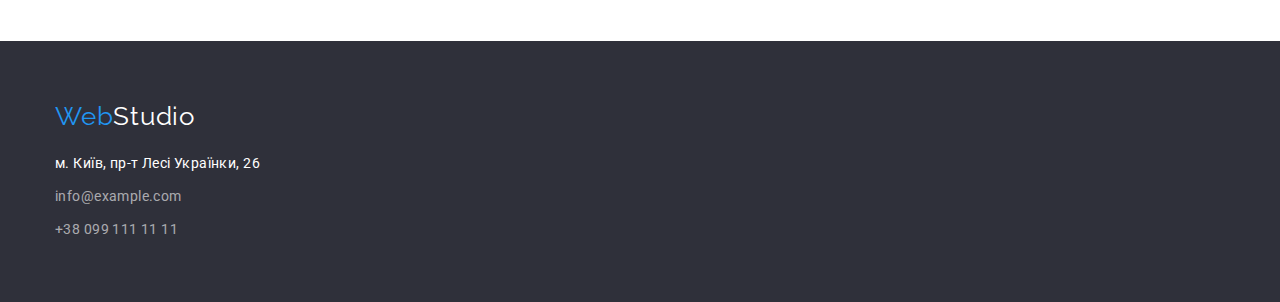
==== commit 2fb0e64f: "DZ3" ====
--- a/portfolio.html
+++ b/portfolio.html
@@ -31,7 +31,7 @@
 </header>
     <!--Герой-->
     <main>
-        <section class="portfolio">
+        <section class="portfolio section">
             <div class="container">
                 <h1 class="visually-hidden">Наші роботи</h1>
                 <ul class="portfolio-nav list">
@@ -104,17 +104,19 @@
     </main>
     <!--Футер-->
     <footer class="downpage">
-        <a href="./index.html" class="logo">Web<span class="logo2">Studio</span>
-        </a>
-        <address>
-            <ul class="adres-nav list">
-                <li>м. Київ, пр-т Лесі Українки, 26
-                </li>
-                <li><a href="mailto:info@example.com" class="secondary-link">info@example.com</a>
-                </li>
-                <li><a href="tel:+380991111111" class="secondary-link">+38 099 111 11 11</a></li>
-            </ul>
-        </address>
+        <div class="container">
+            <a href="./index.html" class="logo">Web<span class="logo2">Studio</span>
+            </a>
+            <address>
+                <ul class="adres-nav list">
+                    <li class="item">м. Київ, пр-т Лесі Українки, 26
+                    </li>
+                    <li class="item"><a href="mailto:info@example.com" class="secondary-link">info@example.com</a>
+                    </li>
+                    <li class="item"><a href="tel:+380991111111" class="secondary-link">+38 099 111 11 11</a></li>
+                </ul>
+            </address>
+        </div>
     </footer>
 </body>
 
--- a/css/style.css
+++ b/css/style.css
@@ -138,7 +138,7 @@
     background-color:var(--button-back-color)
 }
 /* Section */
-section{
+.section{
     padding-top: 94px;
     padding-bottom: 94px;
 }
@@ -247,6 +247,9 @@
         letter-spacing: 0.03em;
         color:var(--hover-color);
         text-decoration:none;
+        display:inline-block;
+        padding-top: 60px;
+        padding-bottom: 20px;
     }
 .downpage .logo2{
     font-family: Raleway;
@@ -259,7 +262,12 @@
 .adres-nav{
     color: var(--white-color);
     font-style: normal;
+    padding-bottom: 60px;
 } 
+.adres-nav .item+.item{
+display: block;
+padding-top: 9px;
+}
 .adres-nav .secondary-link{
     color:var(--footer-adres);
     text-decoration: none;
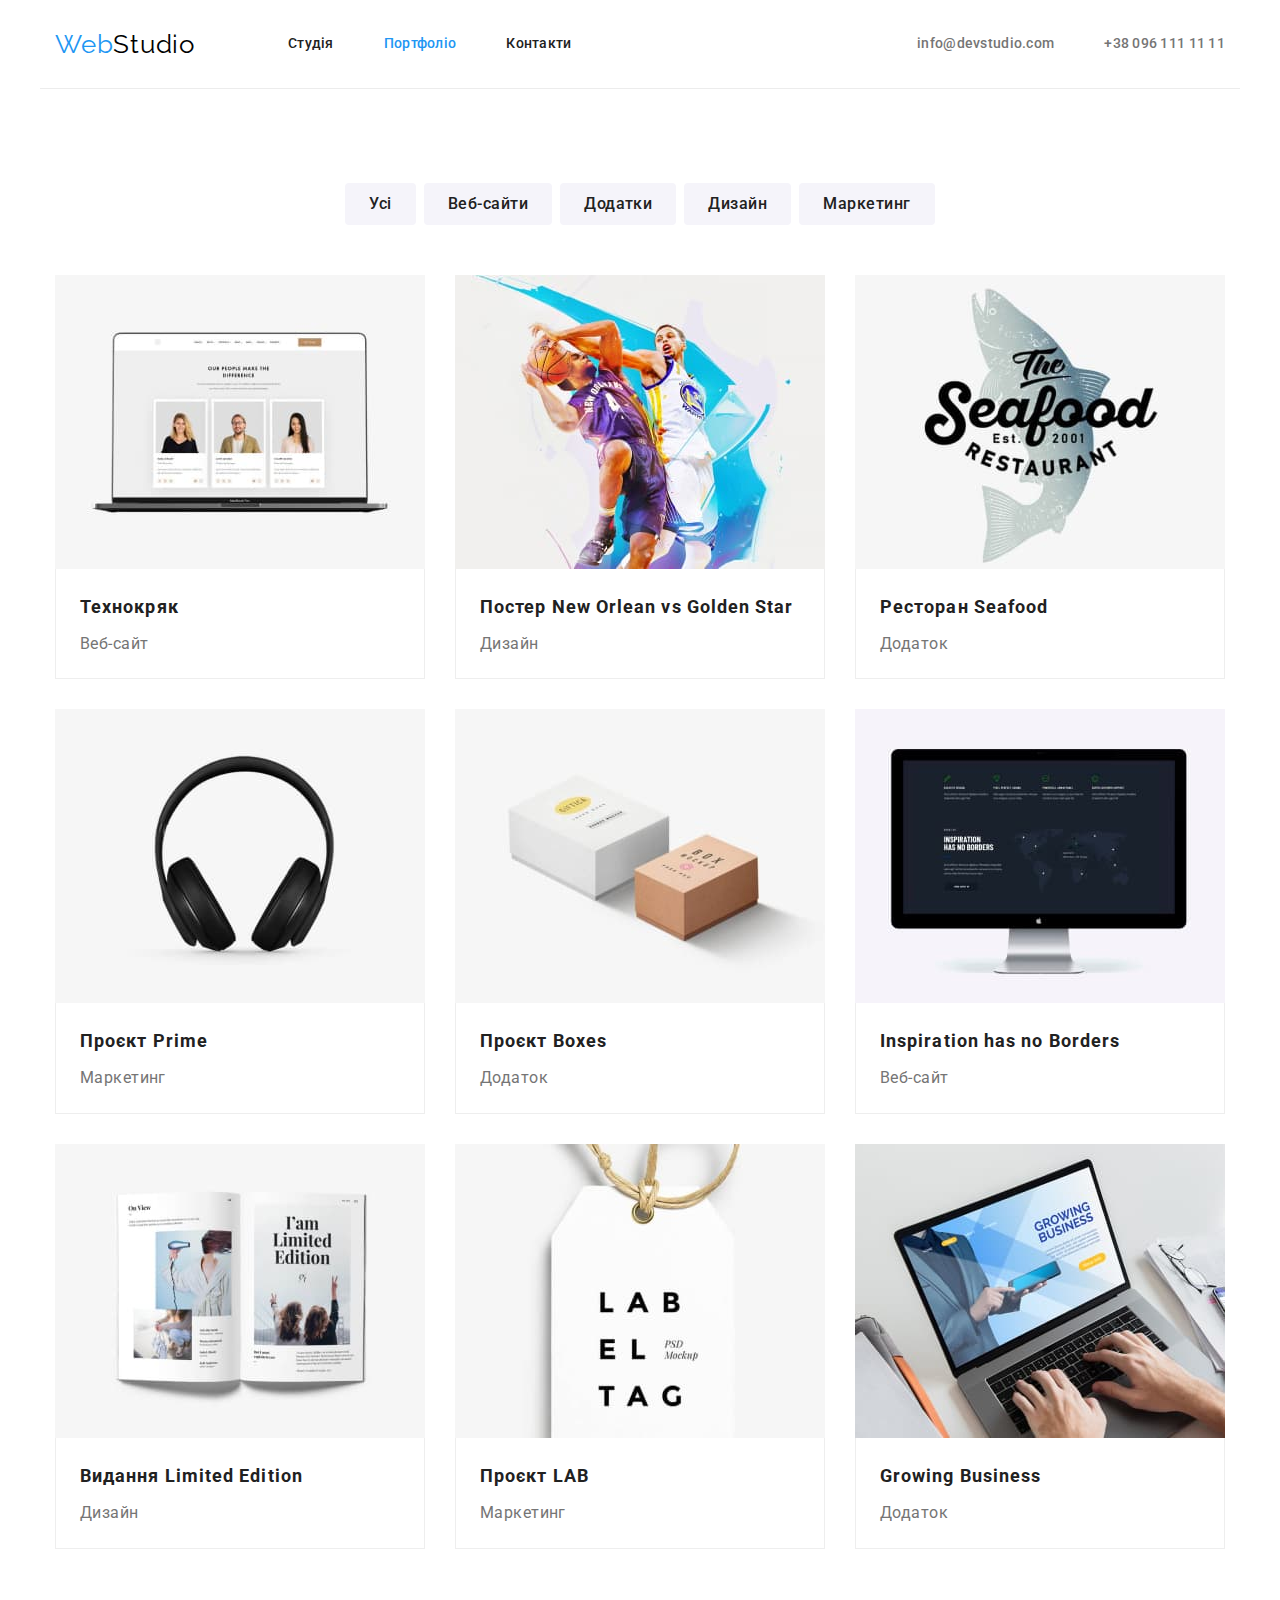
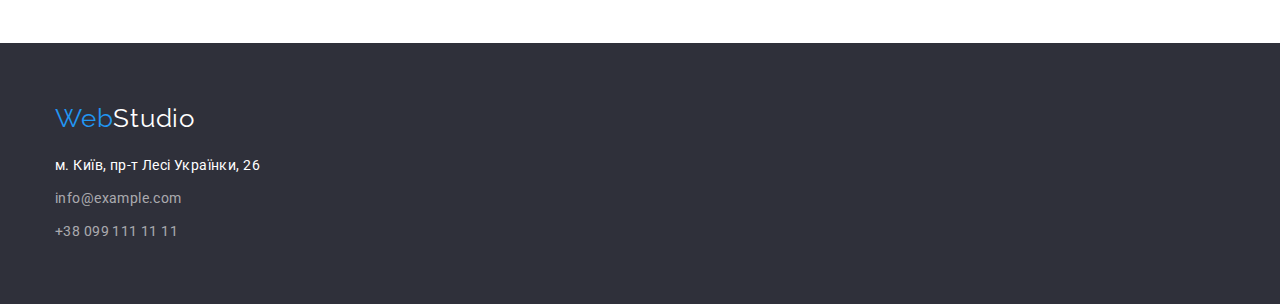
==== commit 0a700086: "DZ3(2.0)" ====
--- a/portfolio.html
+++ b/portfolio.html
@@ -44,57 +44,75 @@
                 <ul class="portfolio-list list">
                     <li class="portfolio-card">
                         <a class="card-link" href=""><img src="./images/portfolio/img.jpg" alt="Ноутбук" width="370">
-                            <h2 class="card-name">Технокряк</h2>
-                            <p class="card-item">Веб-сайт</p>
+                            <div class="ramka">
+                                <h2 class="card-name">Технокряк</h2>
+                                <p class="card-item">Веб-сайт</p>
+                            </div>
                         </a>
                     </li>
                     <li class="portfolio-card">
                         <a class="card-link" href=""><img src="./images/portfolio/img1.jpg" alt="Баскеболіст" width="370">
-                            <h2 class="card-name">Постер New Orlean vs Golden Star</h2>
-                            <p class="card-item">Дизайн</p>
+                            <div class="ramka">
+                                <h2 class="card-name">Постер New Orlean vs Golden Star</h2>
+                                <p class="card-item">Дизайн</p>
+                            </div>
                         </a>
                     </li>
                     <li class="portfolio-card">
                         <a class="card-link" href=""><img src="./images/portfolio/img2.jpg" alt="Ресторан Seafood" width="370">
-                            <h2 class="card-name">Ресторан Seafood</h2>
-                            <p class="card-item">Додаток</p>
+                            <div class="ramka">
+                                <h2 class="card-name">Ресторан Seafood</h2>
+                                <p class="card-item">Додаток</p>
+                            </div>
                 
                         </a>
                     </li>
                     <li class="portfolio-card">
                         <a class="card-link" href=""><img src="./images/portfolio/img3.jpg" alt="Навушники" width="370">
-                            <h2 class="card-name">Проєкт Prime</h2>
-                            <p class="card-item">Маркетинг</p>
+                            <div class="ramka">
+                                <h2 class="card-name">Проєкт Prime</h2>
+                                <p class="card-item">Маркетинг</p>
+                            </div>
                         </a>
                     </li>
                     <li class="portfolio-card">
                         <a class="card-link" href=""><img src="./images/portfolio/img4.jpg" alt="Коробки" width="370">
-                            <h2 class="card-name">Проєкт Boxes</h2>
-                            <p class="card-item">Додаток</p>
+                            <div class="ramka">
+                                <h2 class="card-name">Проєкт Boxes</h2>
+                                <p class="card-item">Додаток</p>
+                            </div>
                         </a>
                     </li>
                     <li class="portfolio-card">
                         <a class="card-link" href=""><img src="./images/portfolio/img5.jpg" alt="Монітор" width="370">
-                            <h2 class="card-name">Inspiration has no Borders</h2>
-                            <p class="card-item">Веб-сайт</p>
+                            <div class="ramka">
+                                <h2 class="card-name">Inspiration has no Borders</h2>
+                                <p class="card-item">Веб-сайт</p>
+                            </div>
                         </a>
                     </li>
                     <li class="portfolio-card">
                         <a class="card-link" href=""><img src="./images/portfolio/img6.jpg" alt="Книга" width="370">
-                            <h2 class="card-name">Видання Limited Edition</h2>
-                            <p class="card-item">Дизайн</p>
+                            <div class="ramka">
+                                <h2 class="card-name">Видання Limited Edition</h2>
+                                <p class="card-item">Дизайн</p>
+                            </div>
                         </a>
                     </li>
                     <li class="portfolio-card">
                         <a class="card-link" href=""><img src="./images/portfolio/img7.jpg" alt="Етикетка" width="370">
-                            <h2 class="card-name">Проєкт LAB</h2>
-                            <p class="card-item">Маркетинг</p>
+                            <div class="ramka">
+                                <h2 class="card-name">Проєкт LAB</h2>
+                                <p class="card-item">Маркетинг</p>
+                            </div>
                         </a>
                     </li>
                     <li class="portfolio-card">
                         <a class="card-link" href=""><img src="./images/portfolio/img8.jpg" alt="Ноутбук" width="370">
-                            <h2 class="card-name">Growing Business</h2>
-                            <p class="card-item">Додаток</p>
+                            <div class="ramka">
+                                <h2 class="card-name">Growing Business</h2>
+                                <p class="card-item">Додаток</p>
+                            </div>
                 
                         </a>
                     </li>
--- a/css/style.css
+++ b/css/style.css
@@ -329,7 +329,12 @@
 .portfolio-card{
     box-sizing: border-box;
     width: 370px;
-    border: 1px solid #EEEEEE;
+    /* border: 1px solid #EEEEEE; */
+}
+.ramka{
+    border-left:1px solid #EEEEEE;;
+    border-bottom: 1px solid #EEEEEE;
+    border-right: 1px solid #EEEEEE;
 }
 .portfolio-card{
     margin-bottom: 30px;
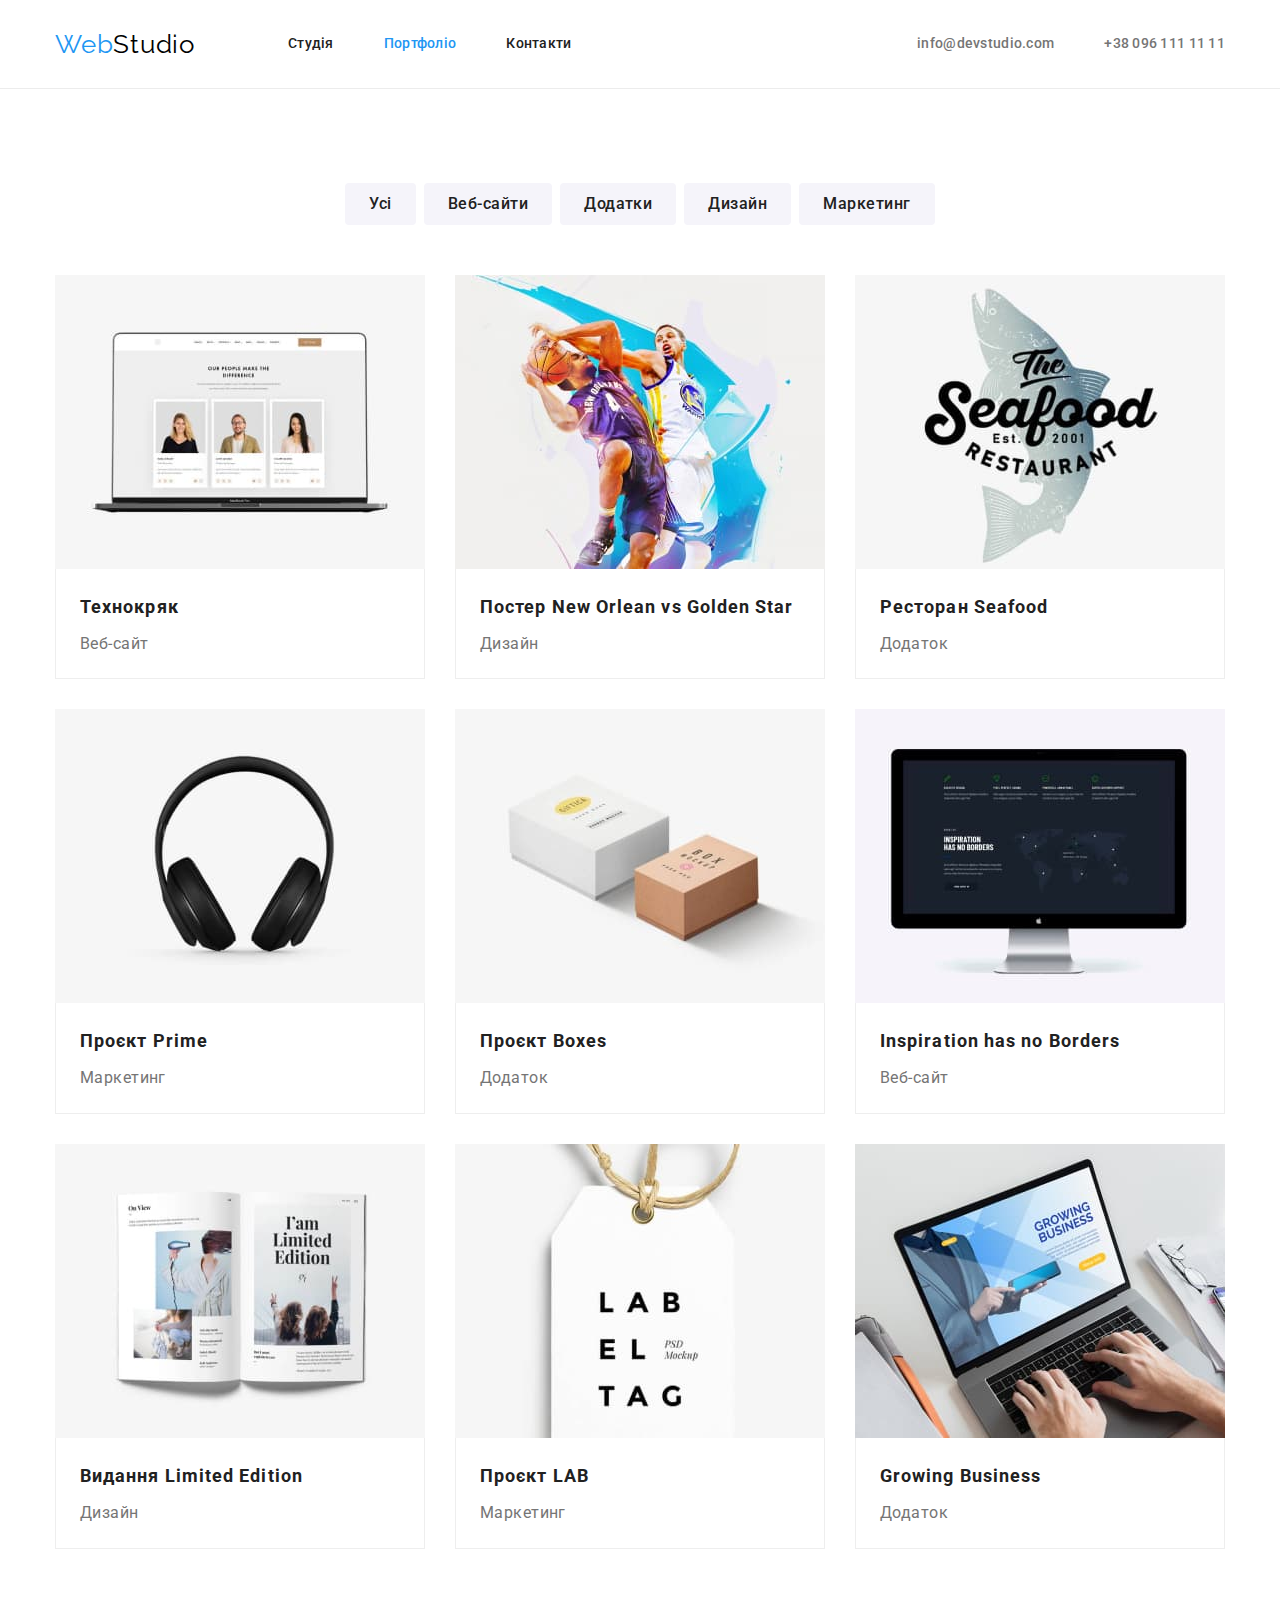
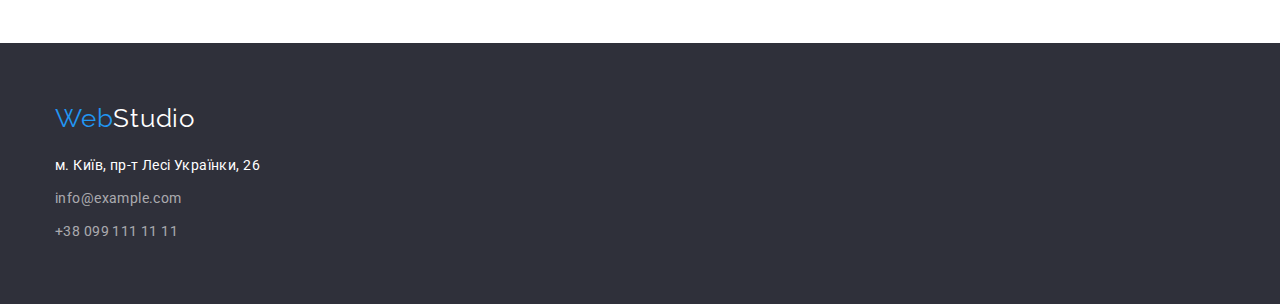
==== commit 3756e938: "mistakes" ====
--- a/portfolio.html
+++ b/portfolio.html
@@ -12,8 +12,8 @@
     <link rel="stylesheet" href="./css/style.css">
 </head>
 
-<header>
-    <div class="container main-nav bord">
+<header class="header">
+    <div class="container main-nav">
         <nav class="main-nav">
             <a href="./index.html" class="logo">Web<span class="logo2">Studio</span>
             </a>
@@ -44,7 +44,7 @@
                 <ul class="portfolio-list list">
                     <li class="portfolio-card">
                         <a class="card-link" href=""><img src="./images/portfolio/img.jpg" alt="Ноутбук" width="370">
-                            <div class="ramka">
+                            <div class="frame">
                                 <h2 class="card-name">Технокряк</h2>
                                 <p class="card-item">Веб-сайт</p>
                             </div>
@@ -52,7 +52,7 @@
                     </li>
                     <li class="portfolio-card">
                         <a class="card-link" href=""><img src="./images/portfolio/img1.jpg" alt="Баскеболіст" width="370">
-                            <div class="ramka">
+                            <div class="frame">
                                 <h2 class="card-name">Постер New Orlean vs Golden Star</h2>
                                 <p class="card-item">Дизайн</p>
                             </div>
@@ -60,7 +60,7 @@
                     </li>
                     <li class="portfolio-card">
                         <a class="card-link" href=""><img src="./images/portfolio/img2.jpg" alt="Ресторан Seafood" width="370">
-                            <div class="ramka">
+                            <div class="frame">
                                 <h2 class="card-name">Ресторан Seafood</h2>
                                 <p class="card-item">Додаток</p>
                             </div>
@@ -69,7 +69,7 @@
                     </li>
                     <li class="portfolio-card">
                         <a class="card-link" href=""><img src="./images/portfolio/img3.jpg" alt="Навушники" width="370">
-                            <div class="ramka">
+                            <div class="frame">
                                 <h2 class="card-name">Проєкт Prime</h2>
                                 <p class="card-item">Маркетинг</p>
                             </div>
@@ -77,7 +77,7 @@
                     </li>
                     <li class="portfolio-card">
                         <a class="card-link" href=""><img src="./images/portfolio/img4.jpg" alt="Коробки" width="370">
-                            <div class="ramka">
+                            <div class="frame">
                                 <h2 class="card-name">Проєкт Boxes</h2>
                                 <p class="card-item">Додаток</p>
                             </div>
@@ -85,7 +85,7 @@
                     </li>
                     <li class="portfolio-card">
                         <a class="card-link" href=""><img src="./images/portfolio/img5.jpg" alt="Монітор" width="370">
-                            <div class="ramka">
+                            <div class="frame">
                                 <h2 class="card-name">Inspiration has no Borders</h2>
                                 <p class="card-item">Веб-сайт</p>
                             </div>
@@ -93,7 +93,7 @@
                     </li>
                     <li class="portfolio-card">
                         <a class="card-link" href=""><img src="./images/portfolio/img6.jpg" alt="Книга" width="370">
-                            <div class="ramka">
+                            <div class="frame">
                                 <h2 class="card-name">Видання Limited Edition</h2>
                                 <p class="card-item">Дизайн</p>
                             </div>
@@ -101,7 +101,7 @@
                     </li>
                     <li class="portfolio-card">
                         <a class="card-link" href=""><img src="./images/portfolio/img7.jpg" alt="Етикетка" width="370">
-                            <div class="ramka">
+                            <div class="frame">
                                 <h2 class="card-name">Проєкт LAB</h2>
                                 <p class="card-item">Маркетинг</p>
                             </div>
@@ -109,7 +109,7 @@
                     </li>
                     <li class="portfolio-card">
                         <a class="card-link" href=""><img src="./images/portfolio/img8.jpg" alt="Ноутбук" width="370">
-                            <div class="ramka">
+                            <div class="frame">
                                 <h2 class="card-name">Growing Business</h2>
                                 <p class="card-item">Додаток</p>
                             </div>
@@ -121,7 +121,7 @@
         </section>
     </main>
     <!--Футер-->
-    <footer class="downpage">
+    <footer class="footer">
         <div class="container">
             <a href="./index.html" class="logo">Web<span class="logo2">Studio</span>
             </a>
--- a/css/style.css
+++ b/css/style.css
@@ -8,6 +8,7 @@
     --card-color:#F5F4FA;
     --footer-adres:#FFFFFF99;
     --button-back-color:#188CE8;
+    --ramka-color:#EEEEEE;
 }
 body{
     background-color:var(--white-color);
@@ -53,7 +54,7 @@
     align-items: center;
     /* border-bottom:1px solid #ECECEC; */
 }
-.bord{
+.header{
     border-bottom: 1px solid #ECECEC;
 }
 .site-nav{
@@ -106,8 +107,8 @@
     background-color:var(--footer-color);
     text-align: center;
     margin-top: 0;
-    padding-top: 0;
-    padding-bottom: 0;
+    padding-top: 200px;
+    padding-bottom: 200px;
 }
 .hero-title{
     color:var(--white-color);
@@ -118,7 +119,7 @@
         text-align: center;
         text-transform: uppercase;
         margin-top: 0;
-        margin-bottom: 50px;
+        margin-bottom: 30px;
 }
 .buttons{
     background-color: var(--hover-color);
@@ -129,9 +130,12 @@
         line-height: 1.9;
         letter-spacing: 0.06em;
         text-align: center;
+        padding: 10px 32px;
+        border-color: transparent;
         box-shadow: 0px 4px 4px rgba(0, 0, 0, 0.15);
          border-radius: 4px;
          cursor: pointer;
+
 }
 .buttons:hover,
 .buttons:focus{
@@ -168,7 +172,7 @@
     margin-left: 30px;
 }
 /* Work */
-.work-title{
+.htitle{
     color:var(--title-text-color);
     margin-bottom: 50px;
     margin-top: 0;
@@ -193,23 +197,16 @@
 /* Team */
 .team{
     background-color:var(--card-color);
-    padding-bottom: 0;
-    padding-top: 0;
-}
-.team-title{
-    color: var(--title-text-color);
-    font-size: 36px;
-        line-height: 1.17;
-        text-align: center;
-        margin-bottom: 50px;
-        margin-top: 0;
-}
+    /* padding-bottom: 0; */
+}
+
+
 .team-list .title{
     color: var(--title-text-color);
     font-weight: 500;
         font-size: 16px;
         line-height: 1.19;
-        margin-top: 30px;
+        margin-top: 0;
         margin-bottom: 10px;
         text-align: center;
 }
@@ -218,7 +215,6 @@
 }
 .team-list .card{
     width: 270px;
-    margin-bottom:94px;
 }
 .team-list .card+.card{
     margin-left: 30px;
@@ -231,16 +227,20 @@
 .team-list .item{
         font-size: 16px;
         line-height: 1.19;
-        padding-bottom: 30px;
         margin-bottom: 0;
         margin-top: 0;
         text-align: center;
 }
+.name{
+    padding: 30px 0;
+}
 /* Footer */
-.downpage{
+.footer{
     background-color:var(--footer-color);
-}
-.downpage .logo{
+    padding-top: 60px;
+    padding-bottom: 60px;
+}
+footer .logo{
         font-family: Raleway;
         font-size: 26px;
         line-height: 1.19;
@@ -248,10 +248,9 @@
         color:var(--hover-color);
         text-decoration:none;
         display:inline-block;
-        padding-top: 60px;
-        padding-bottom: 20px;
+        margin-bottom: 20px;
     }
-.downpage .logo2{
+.footer .logo2{
     font-family: Raleway;
     font-size: 26px;
     line-height: 1.19;
@@ -262,11 +261,10 @@
 .adres-nav{
     color: var(--white-color);
     font-style: normal;
-    padding-bottom: 60px;
 } 
 .adres-nav .item+.item{
 display: block;
-padding-top: 9px;
+margin-top: 9px;
 }
 .adres-nav .secondary-link{
     color:var(--footer-adres);
@@ -281,6 +279,7 @@
 .portfolio-nav{
     display: flex;
     justify-content: center;
+    margin-bottom: 50px;
 }
 .portfolio-nav .item+.item{
     margin-left: 8px;
@@ -298,12 +297,12 @@
         cursor: pointer;
         border-color: transparent;
         padding: 6px 22px;
-        margin-bottom: 50px;
 }
 .portfolio-nav .filter:hover,
 .portfolio-nav .filter:focus{
     background-color: var(--hover-color);
     color: var(--white-color);
+    box-shadow: 0px 3px 1px rgba(0, 0, 0, 0.1), 0px 1px 2px rgba(0, 0, 0, 0.08), 0px 2px 2px rgba(0, 0, 0, 0.12);
     
 }
 .visually-hidden {
@@ -328,13 +327,14 @@
 }
 .portfolio-card{
     box-sizing: border-box;
-    width: 370px;
+    width: calc(100%-60px)/3;
     /* border: 1px solid #EEEEEE; */
 }
-.ramka{
-    border-left:1px solid #EEEEEE;;
-    border-bottom: 1px solid #EEEEEE;
-    border-right: 1px solid #EEEEEE;
+.frame{
+    border-left:1px solid var(--ramka-color);
+    border-bottom: 1px solid var(--ramka-color);
+    border-right: 1px solid var(--ramka-color);
+    padding: 20px 24px;
 }
 .portfolio-card{
     margin-bottom: 30px;
@@ -353,23 +353,16 @@
         letter-spacing: 0.06em;
         text-align: left;
         color: var(--title-text-color);
-        padding-top: 20px;
-        padding-bottom: 4px;
-        padding-left: 24px;
-        padding-right: 24px;
+        margin-bottom: 4px;
+        margin-top: 0;
+}
+.card-item{
+        font-size: 16px;
+        line-height: 1.87;
+        text-align: left;
         margin-bottom: 0;
         margin-top: 0;
-}
-.card-item{
-        margin-bottom: 0;
-        margin-top: 0;
-        padding-bottom: 20px;
-        padding-left: 24px;
-        padding-right: 24px;
-        font-size: 16px;
-        line-height: 1.87;
-        text-align: left;
         color: var(--outlink-color)
         
-        
+           
 }